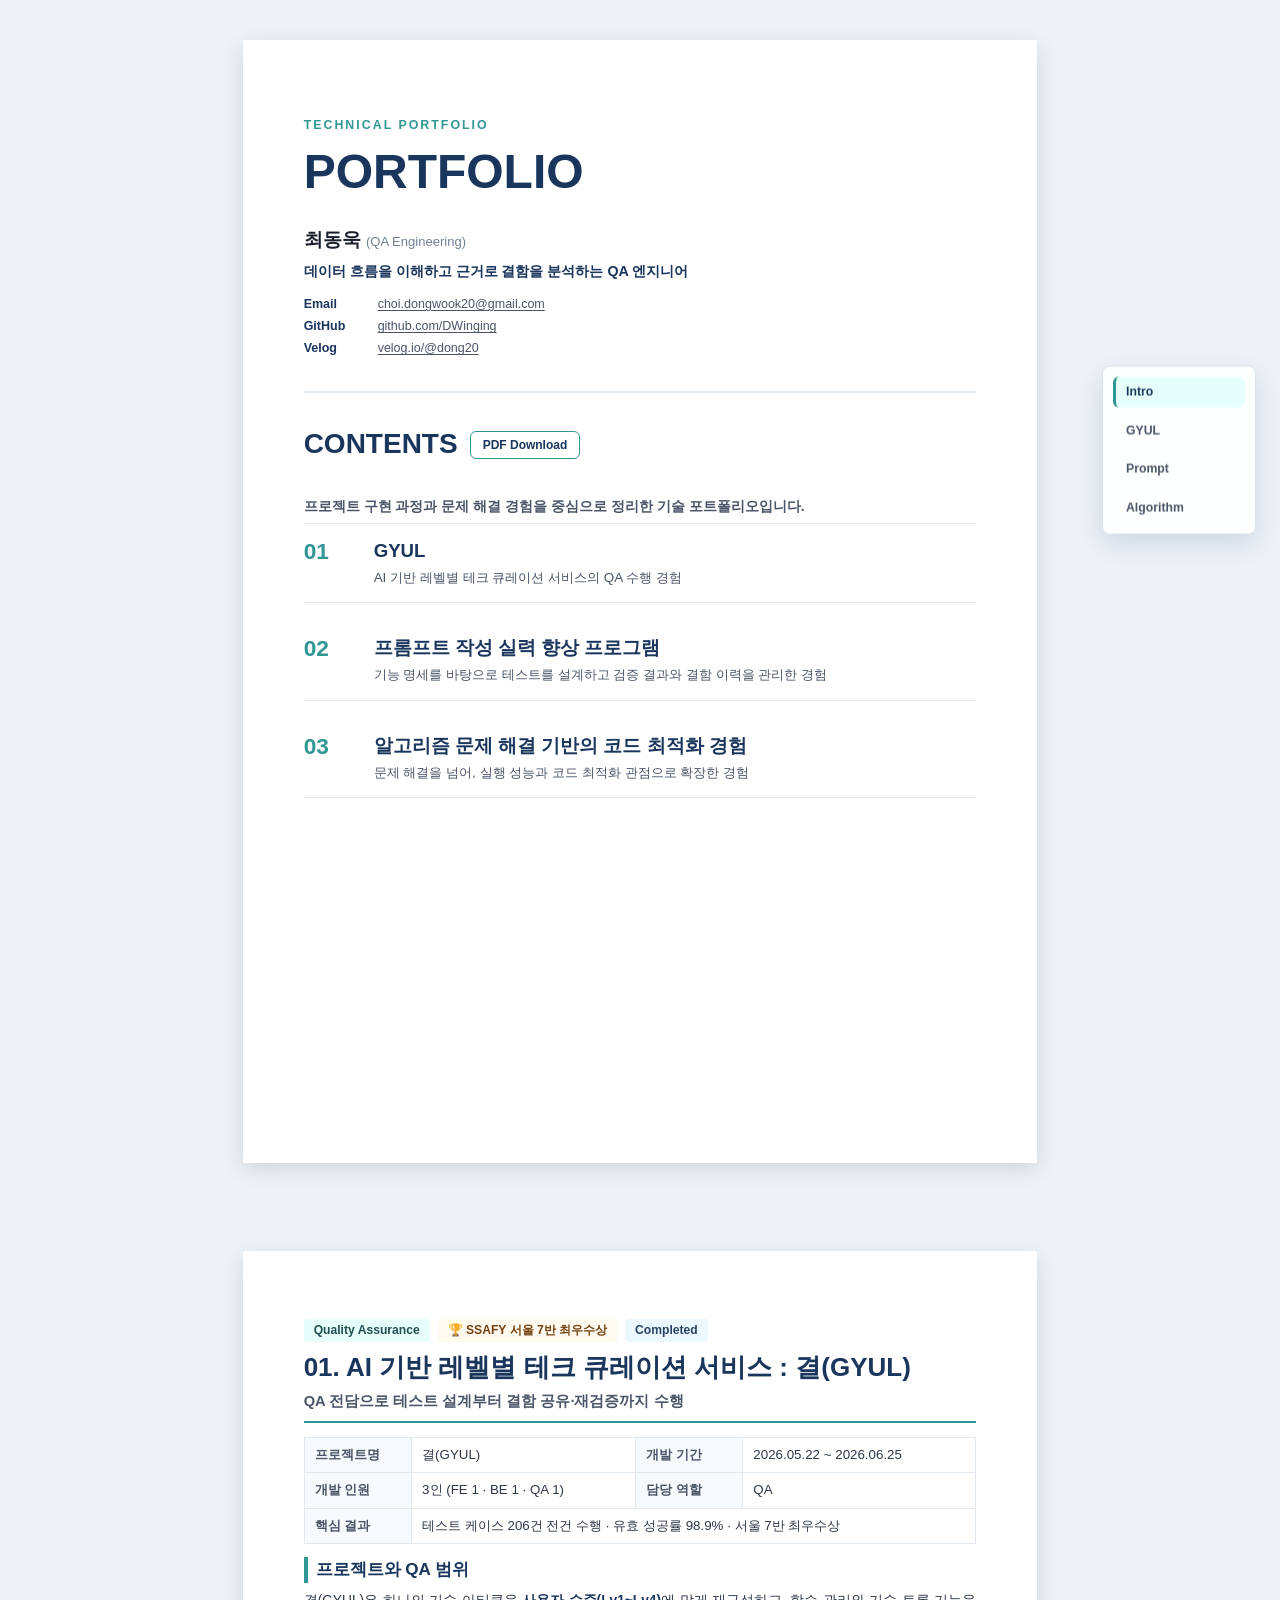
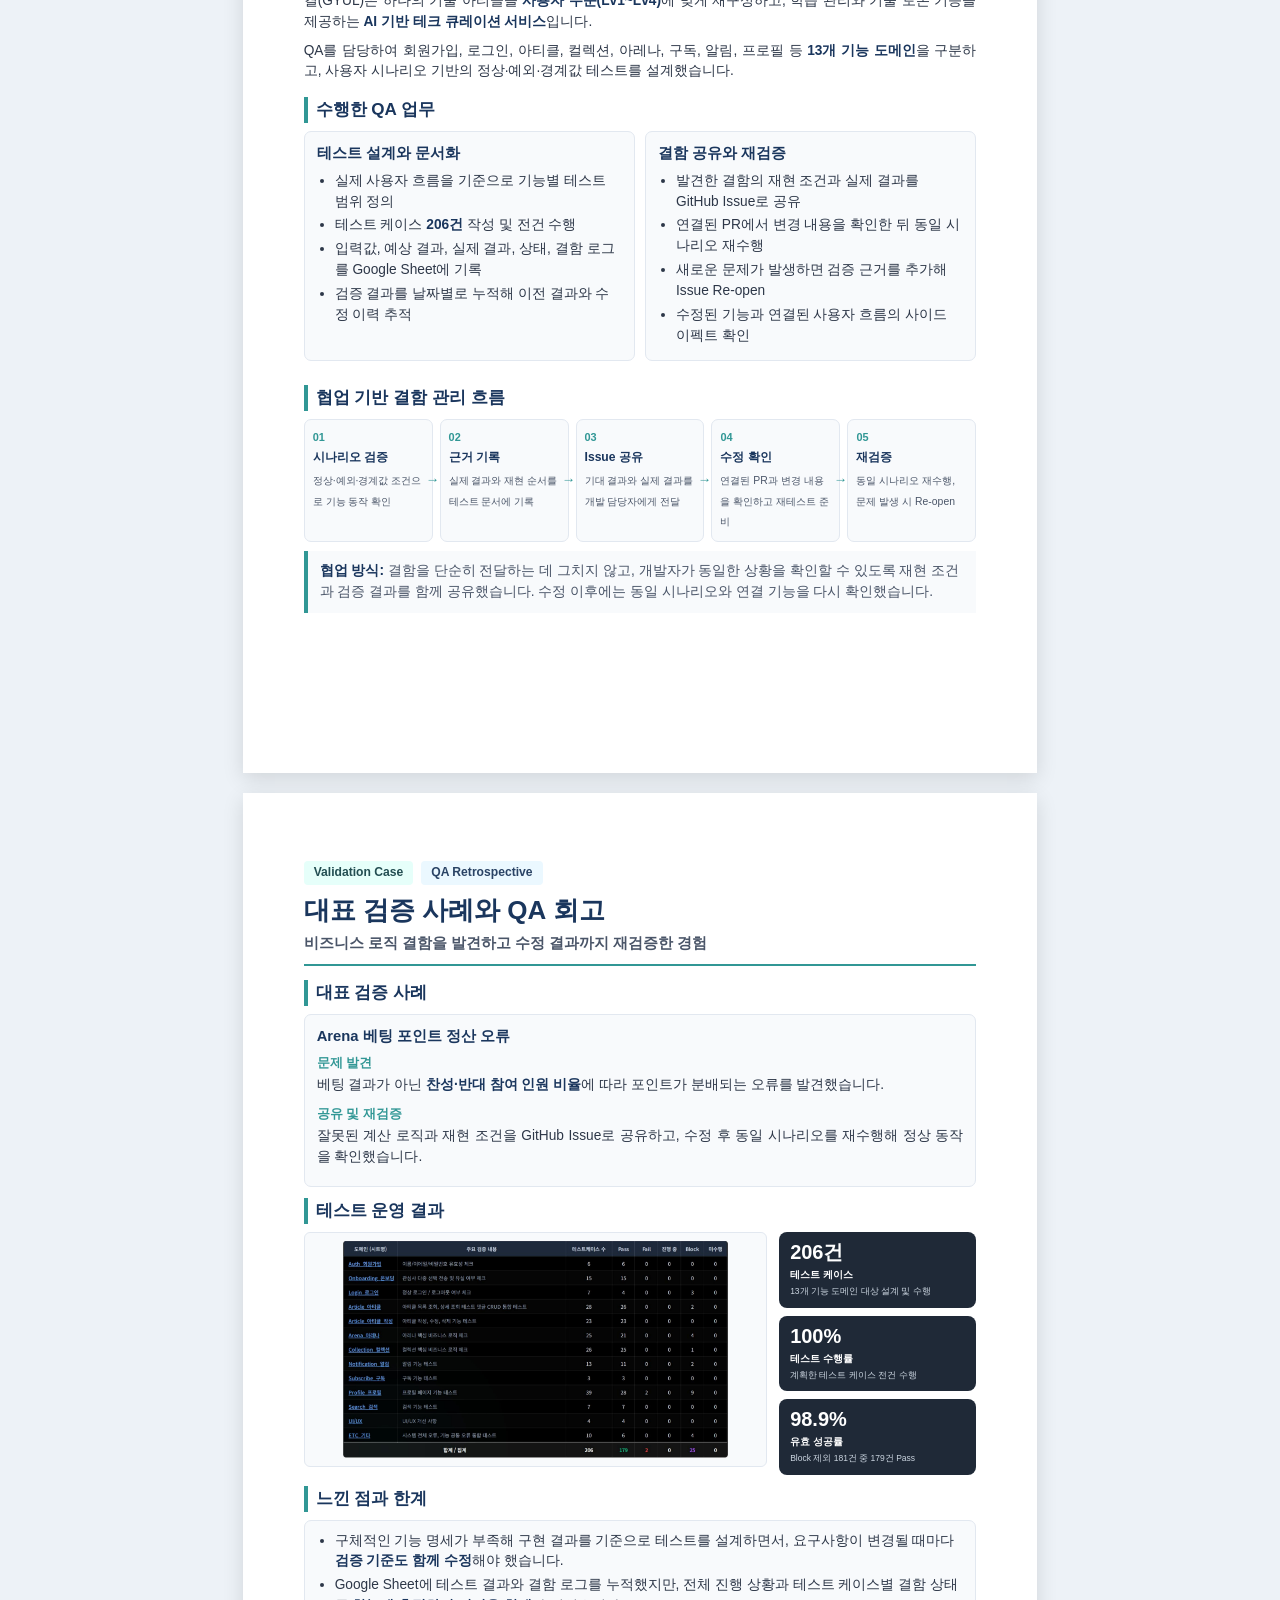
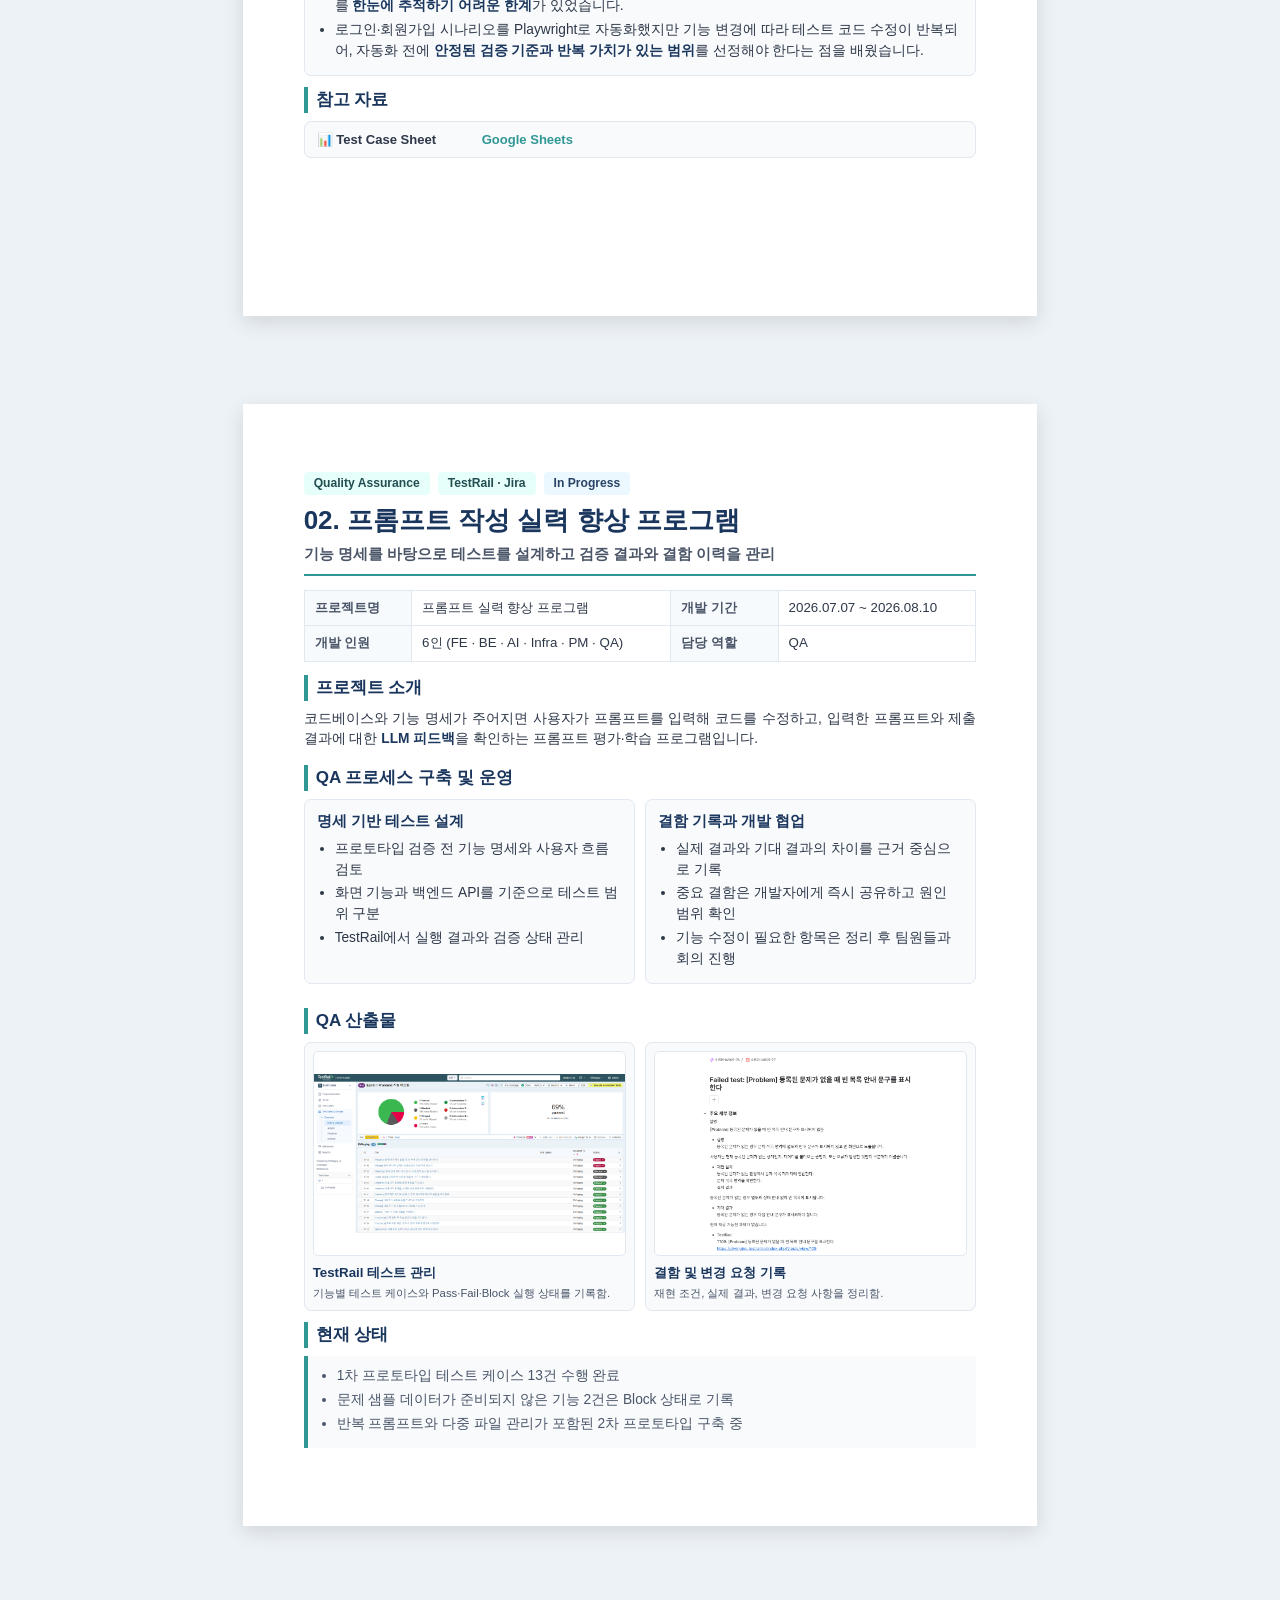
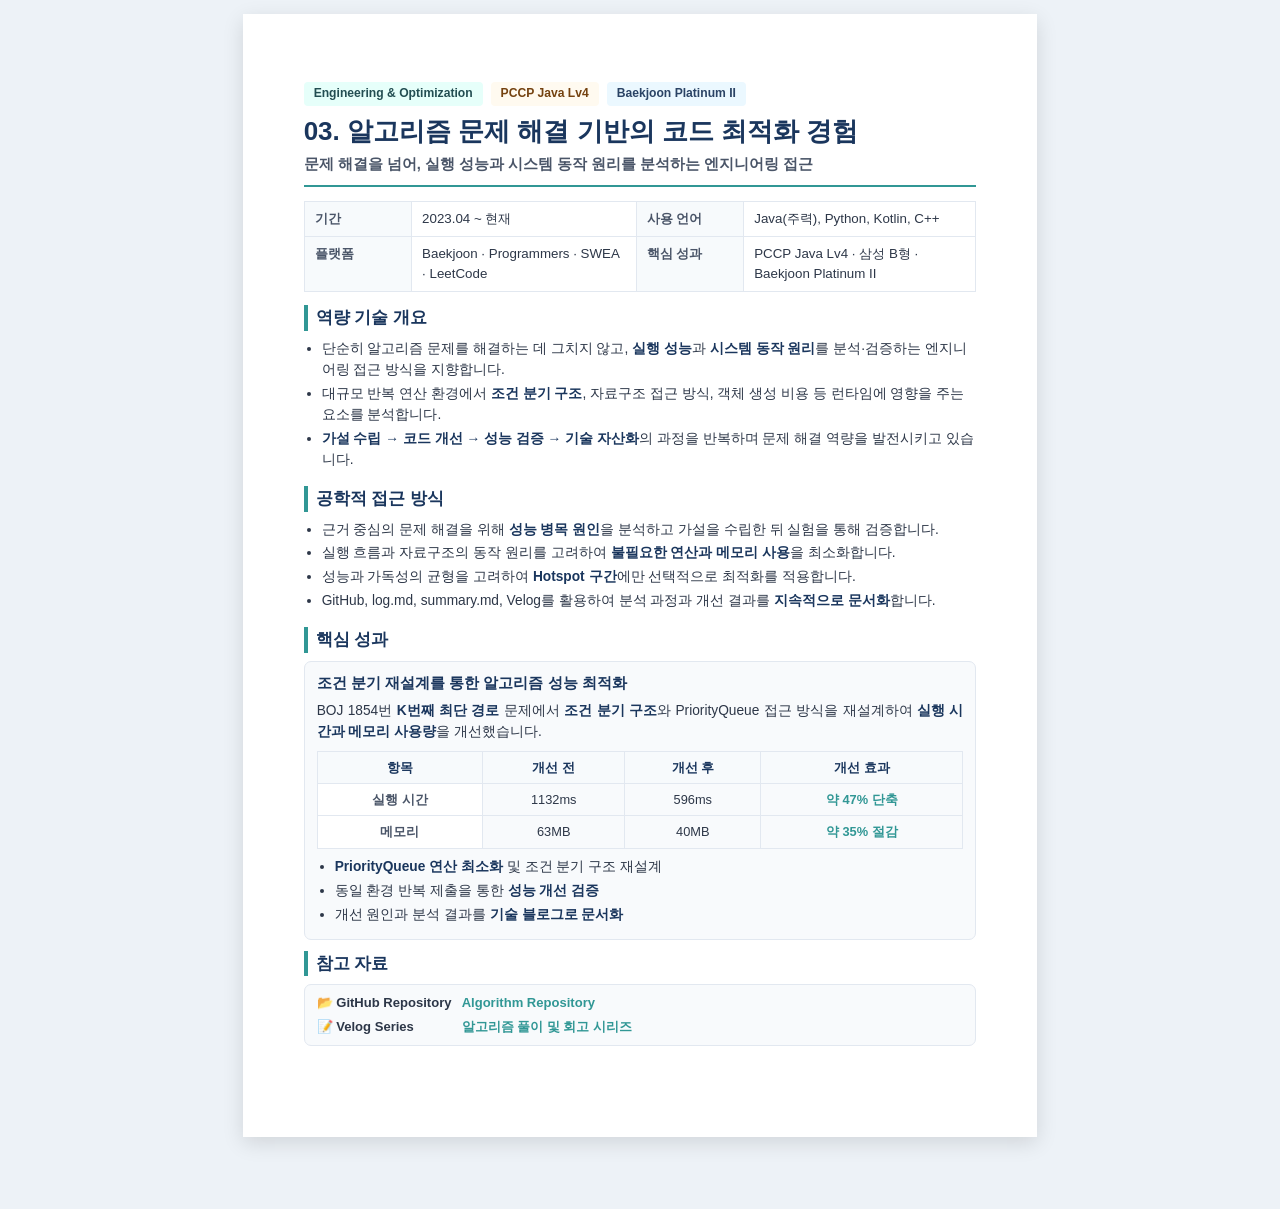
==== index.html @ 54a01680 "docs : add portfolio" ====
<!DOCTYPE html>
<html lang="ko">
<head>
  <meta charset="UTF-8" />
  <meta name="viewport" content="width=device-width, initial-scale=1.0" />
  <title>Portfolio</title>
  <link rel="stylesheet" href="assets/css/portfolio.css" />
</head>
<body>
  <nav class="side-navigation web-only" aria-label="프로젝트 바로가기">
    <a class="side-navigation__link is-active" href="#intro" data-section="intro">Intro</a>
    <a class="side-navigation__link" href="#gyul" data-section="gyul">GYUL</a>
    <a class="side-navigation__link" href="#prompt" data-section="prompt">Prompt</a>
    <a class="side-navigation__link" href="#algorithm" data-section="algorithm">Algorithm</a>
  </nav>

  <main class="portfolio-shell">
    <section id="intro" class="intro-section" aria-label="포트폴리오 소개">
<!-- ==================================================
       MAIN PAGE
       기술 포트폴리오 표지 / CONTENTS
  ================================================== -->
  <div class="page" id="top">

    <div class="cover-container">

      <!-- Hero -->
      <section class="cover-hero">
        <div class="cover-label">
          TECHNICAL PORTFOLIO
        </div>

        <h1 class="cover-title">
          PORTFOLIO
        </h1>

        <div class="profile-header">
          <h2 class="profile-name">
            최동욱 <span>(QA Engineering)</span>
          </h2>

          <h3 class="profile-role">
            데이터 흐름을 이해하고 근거로 결함을 분석하는 QA 엔지니어
          </h3>

          <div class="contact-list">
            <div class="contact-row">
              <span class="contact-label">Email</span>
              <a href="mailto:choi.dongwook20@gmail.com" class="contact-link">
                choi.dongwook20@gmail.com
              </a>
            </div>

            <div class="contact-row">
              <span class="contact-label">GitHub</span>
              <a href="https://github.com/DWinging" target="_blank" class="contact-link" rel="noopener noreferrer">
                github.com/DWinging
              </a>
            </div>

            <div class="contact-row">
              <span class="contact-label">Velog</span>
              <a href="https://velog.io/@dong20/series" target="_blank" class="contact-link" rel="noopener noreferrer">
                velog.io/@dong20
              </a>
            </div>
          </div>

        </div>
      </section>

      <div class="cover-divider"></div>

      <!-- Contents -->
      <section class="contents-section">
        <div class="contents-title-row">
          <h2 class="contents-title">
            CONTENTS
          </h2>

          <a
            class="pdf-download web-only"
            href="docs/choidongwook_Portfolio.pdf"
            download
          >
            PDF Download
          </a>
        </div>

        <div class="cover-description">
          <p>
            프로젝트 구현 과정과 문제 해결 경험을 중심으로 정리한 기술 포트폴리오입니다.
          </p>
        </div>

        <div class="chapter-list">

          <a href="#gyul" class="chapter-item">
            <div class="chapter-number">
              01
            </div>

            <div class="chapter-content">
              <h3>
                GYUL
              </h3>

              <p>
                AI 기반 레벨별 테크 큐레이션 서비스의 QA 수행 경험
              </p>
            </div>
          </a>

          <a href="#prompt" class="chapter-item">
            <div class="chapter-number">
              02
            </div>

            <div class="chapter-content">
              <h3>
                프롬프트 작성 실력 향상 프로그램
              </h3>

              <p>
                기능 명세를 바탕으로 테스트를 설계하고 검증 결과와 결함 이력을 관리한 경험
              </p>
            </div>
          </a>

          <a href="#algorithm" class="chapter-item">
            <div class="chapter-number">
              03
            </div>

            <div class="chapter-content">
              <h3>
                알고리즘 문제 해결 기반의 코드 최적화 경험
              </h3>

              <p>
		문제 해결을 넘어, 실행 성능과 코드 최적화 관점으로 확장한 경험
              </p>
            </div>
          </a>

        </div>
      </section>

    </div>

  </div>
    </section>

    <div class="web-gap" aria-hidden="true"></div>

    <section id="gyul" class="project-section" aria-label="GYUL 프로젝트">
<!-- PAGE 1 -->
  <div class="page">

    <div class="header-container">
      <div class="badge-row">
        <span class="badge">Quality Assurance</span>
        <span class="badge award">🏆 SSAFY 서울 7반 최우수상</span>
        <span class="badge status">Completed</span>
      </div>

      <h1 class="main-title">
        01. AI 기반 레벨별 테크 큐레이션 서비스 : 결(GYUL)
      </h1>

      <p class="subtitle">
        QA 전담으로 테스트 설계부터 결함 공유·재검증까지 수행
      </p>

      <div class="header-line"></div>
    </div>

    <table class="overview-table">
      <tr>
        <td class="label">프로젝트명</td>
        <td class="value">결(GYUL)</td>

        <td class="label">개발 기간</td>
        <td class="value">2026.05.22 ~ 2026.06.25</td>
      </tr>

      <tr>
        <td class="label">개발 인원</td>
        <td class="value">3인 (FE 1 · BE 1 · QA 1)</td>

        <td class="label">담당 역할</td>
        <td class="value">QA</td>
      </tr>

      <tr>
        <td class="label">핵심 결과</td>
        <td class="value" colspan="3">
          테스트 케이스 206건 전건 수행 · 유효 성공률 98.9% · 서울 7반 최우수상
        </td>
      </tr>
    </table>

    <section class="section compact">
      <h2 class="section-title">프로젝트와 QA 범위</h2>

      <p>
        결(GYUL)은 하나의 기술 아티클을
        <strong>사용자 수준(Lv1~Lv4)</strong>에 맞게 재구성하고,
        학습 관리와 기술 토론 기능을 제공하는
        <strong>AI 기반 테크 큐레이션 서비스</strong>입니다.
      </p>

      <p>
        QA를 담당하여 회원가입, 로그인, 아티클, 컬렉션,
        아레나, 구독, 알림, 프로필 등
        <strong>13개 기능 도메인</strong>을 구분하고,
        사용자 시나리오 기반의 정상·예외·경계값 테스트를 설계했습니다.
      </p>
    </section>

    <section class="section">
      <h2 class="section-title">수행한 QA 업무</h2>

      <div class="summary-grid">

        <div class="card">
          <h3 class="card-title">테스트 설계와 문서화</h3>

          <ul class="compact-list">
            <li>실제 사용자 흐름을 기준으로 기능별 테스트 범위 정의</li>
            <li>테스트 케이스 <strong>206건</strong> 작성 및 전건 수행</li>
            <li>입력값, 예상 결과, 실제 결과, 상태, 결함 로그를 Google Sheet에 기록</li>
            <li>검증 결과를 날짜별로 누적해 이전 결과와 수정 이력 추적</li>
          </ul>
        </div>

        <div class="card">
          <h3 class="card-title">결함 공유와 재검증</h3>

          <ul class="compact-list">
            <li>발견한 결함의 재현 조건과 실제 결과를 GitHub Issue로 공유</li>
            <li>연결된 PR에서 변경 내용을 확인한 뒤 동일 시나리오 재수행</li>
            <li>새로운 문제가 발생하면 검증 근거를 추가해 Issue Re-open</li>
            <li>수정된 기능과 연결된 사용자 흐름의 사이드 이펙트 확인</li>
          </ul>
        </div>

      </div>
    </section>

    <section class="section">
      <h2 class="section-title">협업 기반 결함 관리 흐름</h2>

      <div class="workflow">

        <div class="workflow-step">
          <span class="workflow-number">01</span>
          <span class="workflow-title">시나리오 검증</span>
          <span class="workflow-desc">
            정상·예외·경계값 조건으로 기능 동작 확인
          </span>
        </div>

        <div class="workflow-step">
          <span class="workflow-number">02</span>
          <span class="workflow-title">근거 기록</span>
          <span class="workflow-desc">
            실제 결과와 재현 순서를 테스트 문서에 기록
          </span>
        </div>

        <div class="workflow-step">
          <span class="workflow-number">03</span>
          <span class="workflow-title">Issue 공유</span>
          <span class="workflow-desc">
            기대 결과와 실제 결과를 개발 담당자에게 전달
          </span>
        </div>

        <div class="workflow-step">
          <span class="workflow-number">04</span>
          <span class="workflow-title">수정 확인</span>
          <span class="workflow-desc">
            연결된 PR과 변경 내용을 확인하고 재테스트 준비
          </span>
        </div>

        <div class="workflow-step">
          <span class="workflow-number">05</span>
          <span class="workflow-title">재검증</span>
          <span class="workflow-desc">
            동일 시나리오 재수행, 문제 발생 시 Re-open
          </span>
        </div>

      </div>

      <div class="note-box">
        <strong>협업 방식:</strong>
        결함을 단순히 전달하는 데 그치지 않고,
        개발자가 동일한 상황을 확인할 수 있도록 재현 조건과 검증 결과를 함께 공유했습니다.
        수정 이후에는 동일 시나리오와 연결 기능을 다시 확인했습니다.
      </div>
    </section>

  </div>


  <!-- PAGE 2 -->
  <div class="page">

    <div class="header-container">
      <div class="badge-row">
        <span class="badge">Validation Case</span>
        <span class="badge status">QA Retrospective</span>
      </div>

      <h1 class="main-title">
        대표 검증 사례와 QA 회고
      </h1>

      <p class="subtitle">
        비즈니스 로직 결함을 발견하고 수정 결과까지 재검증한 경험
      </p>

      <div class="header-line"></div>
    </div>

    <section class="section compact">
      <h2 class="section-title">대표 검증 사례</h2>

      <div class="card">
        <h3 class="card-title">Arena 베팅 포인트 정산 오류</h3>

        <div class="case-step">
          <span class="case-step-label">문제 발견</span>
          <p>
            베팅 결과가 아닌 <strong>찬성·반대 참여 인원 비율</strong>에 따라
            포인트가 분배되는 오류를 발견했습니다.
          </p>
        </div>

        <div class="case-step">
          <span class="case-step-label">공유 및 재검증</span>
          <p>
            잘못된 계산 로직과 재현 조건을 GitHub Issue로 공유하고,
            수정 후 동일 시나리오를 재수행해 정상 동작을 확인했습니다.
          </p>
        </div>
      </div>
    </section>

    <section class="section compact">
      <h2 class="section-title">테스트 운영 결과</h2>

      <div class="result-layout">

        <div class="result-image-box">
          <img src="assets/images/gyul-test-result.jpg" alt="GYUL 테스트 케이스 수행 결과" />
        </div>

        <div class="result-side-metrics">

          <div class="result-metric-card">
            <div class="value">206건</div>
            <div class="label">테스트 케이스</div>
            <div class="desc">
              13개 기능 도메인 대상 설계 및 수행
            </div>
          </div>

          <div class="result-metric-card">
            <div class="value">100%</div>
            <div class="label">테스트 수행률</div>
            <div class="desc">
              계획한 테스트 케이스 전건 수행
            </div>
          </div>

          <div class="result-metric-card">
            <div class="value">98.9%</div>
            <div class="label">유효 성공률</div>
            <div class="desc">
              Block 제외 181건 중 179건 Pass
            </div>
          </div>

        </div>
      </div>
    </section>

    <section class="section compact">
      <h2 class="section-title">느낀 점과 한계</h2>

      <div class="card">
        <ul class="compact-list">
          <li>
            구체적인 기능 명세가 부족해 구현 결과를 기준으로 테스트를 설계하면서,
            요구사항이 변경될 때마다
            <strong>검증 기준도 함께 수정</strong>해야 했습니다.
          </li>

          <li>
            Google Sheet에 테스트 결과와 결함 로그를 누적했지만,
            전체 진행 상황과 테스트 케이스별 결함 상태를
            <strong>한눈에 추적하기 어려운 한계</strong>가 있었습니다.
          </li>

          <li>
            로그인·회원가입 시나리오를 Playwright로 자동화했지만
            기능 변경에 따라 테스트 코드 수정이 반복되어,
            자동화 전에
            <strong>안정된 검증 기준과 반복 가치가 있는 범위</strong>를
            선정해야 한다는 점을 배웠습니다.
          </li>
        </ul>
      </div>
    </section>

    <section class="section compact">
      <h2 class="section-title">참고 자료</h2>

      <div class="link-box">
        <div class="link-row">
          <span class="link-label">📊 Test Case Sheet</span>

          <a class="link-url"
            href="https://docs.google.com/spreadsheets/d/129mAV0xWps5LJrS9kNRcDs_nmDXqA18Epn5W4JC5KEU/edit?usp=sharing"
            target="_blank" rel="noopener noreferrer">
            Google Sheets
          </a>
        </div>
      </div>
    </section>

  </div>
    </section>

    <div class="web-gap" aria-hidden="true"></div>

    <section id="prompt" class="project-section" aria-label="프롬프트 기반 코딩 평가 및 학습 프로그램">
<div class="page">

    <div class="header-container">
      <div class="badge-row">
        <span class="badge">Quality Assurance</span>
        <span class="badge">TestRail · Jira</span>
        <span class="badge status">In Progress</span>
      </div>

      <h1 class="main-title">
        02. 프롬프트 작성 실력 향상 프로그램
      </h1>

      <p class="subtitle">
        기능 명세를 바탕으로 테스트를 설계하고 검증 결과와 결함 이력을 관리
      </p>

      <div class="header-line"></div>
    </div>

    <table class="overview-table">
      <tr>
        <td class="label">프로젝트명</td>
        <td class="value">프롬프트 실력 향상 프로그램</td>

        <td class="label">개발 기간</td>
        <td class="value">2026.07.07 ~ 2026.08.10</td>
      </tr>

      <tr>
        <td class="label">개발 인원</td>
        <td class="value">6인 (FE · BE · AI · Infra · PM · QA)</td>

        <td class="label">담당 역할</td>
        <td class="value">QA</td>
      </tr>
    </table>

    <section class="section compact">
      <h2 class="section-title">프로젝트 소개</h2>

      <p>
        코드베이스와 기능 명세가 주어지면 사용자가 프롬프트를 입력해 코드를 수정하고,
        입력한 프롬프트와 제출 결과에 대한 <strong>LLM 피드백</strong>을 확인하는 프롬프트 평가·학습 프로그램입니다.
      </p>
    </section>

    <section class="section">
      <h2 class="section-title">QA 프로세스 구축 및 운영</h2>

      <div class="summary-grid">

        <div class="card">
          <h3 class="card-title">명세 기반 테스트 설계</h3>

          <ul class="compact-list">
            <li>프로토타입 검증 전 기능 명세와 사용자 흐름 검토</li>
            <li>화면 기능과 백엔드 API를 기준으로 테스트 범위 구분</li>
            <li>TestRail에서 실행 결과와 검증 상태 관리</li>
          </ul>
        </div>

        <div class="card">
          <h3 class="card-title">결함 기록과 개발 협업</h3>

          <ul class="compact-list">
            <li>실제 결과와 기대 결과의 차이를 근거 중심으로 기록</li>
            <li>중요 결함은 개발자에게 즉시 공유하고 원인 범위 확인</li>
            <li>기능 수정이 필요한 항목은 정리 후 팀원들과 회의 진행</li>
          </ul>
        </div>

      </div>
    </section>

    <section class="section">
      <h2 class="section-title">QA 산출물</h2>

      <div class="evidence-grid">

        <div class="evidence-card">
          <div class="evidence-image-box">
            <img
              src="assets/images/prompt-testRail.png"
              alt="TestRail 테스트 케이스 및 실행 결과"
            />
          </div>

          <h3 class="evidence-title">TestRail 테스트 관리</h3>

          <p class="evidence-desc">
            기능별 테스트 케이스와 Pass·Fail·Block 실행 상태를 기록함.
          </p>
        </div>

        <div class="evidence-card">
          <div class="evidence-image-box">
            <img
              src="assets/images/prompt-jira.png"
              alt="Jira 결함 및 변경 요청 작성 내용"
            />
          </div>

          <h3 class="evidence-title">결함 및 변경 요청 기록</h3>

          <p class="evidence-desc">
            재현 조건, 실제 결과, 변경 요청 사항을 정리함.
          </p>
        </div>

      </div>
    </section>

    <section class="section compact">
      <h2 class="section-title">현재 상태</h2>

      <div class="status-box">
        <ul class="compact-list">
          <li>1차 프로토타입 테스트 케이스 13건 수행 완료</li>
          <li>문제 샘플 데이터가 준비되지 않은 기능 2건은 Block 상태로 기록</li>
          <li>반복 프롬프트와 다중 파일 관리가 포함된 2차 프로토타입 구축 중</li>
        </ul>
      </div>
    </section>

  </div>
    </section>

    <div class="web-gap" aria-hidden="true"></div>

    <section id="algorithm" class="project-section" aria-label="알고리즘 문제 해결 기반의 코드 최적화 경험">
<div class="page">

    <div class="header-container">
      <div class="badge-row">
        <span class="badge">Engineering & Optimization</span>
        <span class="badge award">PCCP Java Lv4</span>
        <span class="badge status">Baekjoon Platinum II</span>
      </div>

      <h1 class="main-title">03. 알고리즘 문제 해결 기반의 코드 최적화 경험</h1>
      <p class="subtitle">문제 해결을 넘어, 실행 성능과 시스템 동작 원리를 분석하는 엔지니어링 접근</p>
      <div class="header-line"></div>
    </div>

    <table class="overview-table">
      <tr>
        <td class="label">기간</td>
        <td class="value">2023.04 ~ 현재</td>
        <td class="label">사용 언어</td>
        <td class="value">Java(주력), Python, Kotlin, C++</td>
      </tr>
      <tr>
        <td class="label">플랫폼</td>
        <td class="value">Baekjoon · Programmers · SWEA · LeetCode</td>
        <td class="label">핵심 성과</td>
        <td class="value">PCCP Java Lv4 · 삼성 B형 · Baekjoon Platinum II</td>
      </tr>
    </table>

    <section class="section compact">
      <h2 class="section-title">역량 기술 개요</h2>
      <ul>
        <li>단순히 알고리즘 문제를 해결하는 데 그치지 않고, <strong>실행 성능</strong>과 <strong>시스템 동작 원리</strong>를 분석·검증하는 엔지니어링 접근 방식을 지향합니다.</li>
        <li>대규모 반복 연산 환경에서 <strong>조건 분기 구조</strong>, 자료구조 접근 방식, 객체 생성 비용 등 런타임에 영향을 주는 요소를 분석합니다.</li>
        <li><strong>가설 수립 → 코드 개선 → 성능 검증 → 기술 자산화</strong>의 과정을 반복하며 문제 해결 역량을 발전시키고 있습니다.</li>
      </ul>
    </section>

    <section class="section">
      <h2 class="section-title">공학적 접근 방식</h2>
      <ul>
        <li>근거 중심의 문제 해결을 위해 <strong>성능 병목 원인</strong>을 분석하고 가설을 수립한 뒤 실험을 통해 검증합니다.</li>
        <li>실행 흐름과 자료구조의 동작 원리를 고려하여 <strong>불필요한 연산과 메모리 사용</strong>을 최소화합니다.</li>
        <li>성능과 가독성의 균형을 고려하여 <strong>Hotspot 구간</strong>에만 선택적으로 최적화를 적용합니다.</li>
        <li>GitHub, log.md, summary.md, Velog를 활용하여 분석 과정과 개선 결과를 <strong>지속적으로 문서화</strong>합니다.</li>
      </ul>
    </section>

    <section class="section no-break">
      <h2 class="section-title">핵심 성과</h2>

      <div class="case-box">
        <div class="case-title">조건 분기 재설계를 통한 알고리즘 성능 최적화</div>

        <p>
          BOJ 1854번 <strong>K번째 최단 경로</strong> 문제에서
          <strong>조건 분기 구조</strong>와 PriorityQueue 접근 방식을 재설계하여
          <strong>실행 시간과 메모리 사용량</strong>을 개선했습니다.
        </p>

        <table class="result-table">
          <tr>
            <th>항목</th>
            <th>개선 전</th>
            <th>개선 후</th>
            <th>개선 효과</th>
          </tr>
          <tr>
            <td>실행 시간</td>
            <td>1132ms</td>
            <td>596ms</td>
            <td class="emphasis">약 47% 단축</td>
          </tr>
          <tr>
            <td>메모리</td>
            <td>63MB</td>
            <td>40MB</td>
            <td class="emphasis">약 35% 절감</td>
          </tr>
        </table>

	<ul>
	  <li><strong>PriorityQueue 연산 최소화</strong> 및 조건 분기 구조 재설계</li>
	  <li>동일 환경 반복 제출을 통한 <strong>성능 개선 검증</strong></li>
	  <li>개선 원인과 분석 결과를 <strong>기술 블로그로 문서화</strong></li>
        </ul>
      </div>
    </section>

    <section class="section compact reference-section">
      <h2 class="section-title">참고 자료</h2>

      <div class="link-box">
        <div class="link-row">
          <span class="link-label">📂 GitHub Repository</span>
          <a class="link-url" href="https://github.com/DWinging/Algorithm" target="_blank" rel="noopener noreferrer">
            Algorithm Repository
          </a>
        </div>
        <div class="link-row">
          <span class="link-label">📝 Velog Series</span>
          <a class="link-url" href="https://velog.io/@dong20/series/%EC%95%8C%EA%B3%A0%EB%A6%AC%EC%A6%98" target="_blank" rel="noopener noreferrer">
            알고리즘 풀이 및 회고 시리즈
          </a>
        </div>
      </div>
    </section>

  </div>
    </section>
  </main>

  <script src="js/navigation.js"></script>
</body>
</html>
---- assets/css/portfolio.css ----
@page {
  size: A4;
  margin: 0;
}

* {
  box-sizing: border-box;
  -webkit-print-color-adjust: exact !important;
  print-color-adjust: exact !important;
  color-adjust: exact !important;
}

html {
  scroll-behavior: smooth;
  -webkit-print-color-adjust: exact !important;
  print-color-adjust: exact !important;
  color-adjust: exact !important;
}

body {
  margin: 0;
  padding: 0;
  font-family: 'Pretendard', 'Malgun Gothic', 'Apple SD Gothic Neo', sans-serif;
  color: #2d3748;
  line-height: 1.52;
  font-size: 10.3pt;
  background: #ffffff;
  -webkit-print-color-adjust: exact !important;
  print-color-adjust: exact !important;
  color-adjust: exact !important;
}

a {
  color: inherit;
  text-decoration: none;
}

p {
  margin: 0 0 8px 0;
  text-align: justify;
}

ul {
  margin: 0;
  padding-left: 18px;
}

li {
  margin-bottom: 3px;
}

strong {
  color: #1a365d;
  font-weight: 700;
}

.portfolio-shell {
  min-height: 100vh;
}

.project-section,
.intro-section {
  scroll-margin-top: 28px;
}

.web-gap {
  height: 48px;
}

.side-navigation {
  position: fixed;
  top: 50%;
  right: 24px;
  z-index: 20;
  transform: translateY(-50%);
  display: flex;
  flex-direction: column;
  gap: 8px;
  padding: 10px;
  border: 1px solid #d9e2ec;
  border-radius: 8px;
  background: rgba(255, 255, 255, 0.94);
  box-shadow: 0 10px 26px rgba(26, 54, 93, 0.14);
  backdrop-filter: blur(8px);
}

.side-navigation__link {
  display: block;
  min-width: 132px;
  padding: 8px 10px;
  border-left: 3px solid transparent;
  border-radius: 6px;
  color: #4a5568;
  font-size: 9.2pt;
  font-weight: 800;
  line-height: 1.2;
}

.side-navigation__link:hover,
.side-navigation__link:focus-visible {
  color: #1a365d;
  background: #edf7f7;
  outline: none;
}

.side-navigation__link.is-active {
  border-left-color: #319795;
  color: #1a365d;
  background: #e6fffa;
}

.intro-page {
  display: flex;
  flex-direction: column;
  justify-content: center;
}

.intro-kicker {
  margin: 0 0 10px 0;
  color: #319795;
  font-size: 10.5pt;
  font-weight: 800;
}

.intro-title {
  margin: 0 0 8px 0;
  color: #1a365d;
  font-size: 34pt;
  font-weight: 800;
  line-height: 1.12;
}

.intro-role {
  margin: 0 0 16px 0;
  color: #2d3748;
  font-size: 15pt;
  font-weight: 800;
}

.intro-copy {
  max-width: 620px;
  margin-bottom: 22px;
  color: #4a5568;
  font-size: 11.2pt;
  font-weight: 600;
  text-align: left;
}

.intro-grid {
  display: grid;
  grid-template-columns: 1.2fr 1fr;
  gap: 16px;
  margin-top: 10px;
}

.intro-card {
  padding: 14px 16px;
  border: 1px solid #e2e8f0;
  border-radius: 7px;
  background: #f8fafc;
}

.intro-card h2 {
  margin: 0 0 10px 0;
  padding-left: 8px;
  border-left: 4px solid #319795;
  color: #1a365d;
  font-size: 12.8pt;
}

.intro-links {
  display: grid;
  gap: 8px;
}

.intro-link {
  display: flex;
  justify-content: space-between;
  gap: 12px;
  padding: 8px 0;
  border-bottom: 1px solid #e2e8f0;
  color: #319795;
  font-weight: 800;
  word-break: break-all;
}

.intro-link:last-child {
  border-bottom: 0;
}

.intro-link span {
  flex-shrink: 0;
  color: #2d3748;
}

.intro-section p {
  margin: 0;
  word-break: keep-all;
}

.cover-container {
  display: flex;
  flex-direction: column;
  min-height: calc(297mm - 36mm);
}

.cover-hero {
  margin-top: 8px;
}

.cover-label {
  margin-bottom: 12px;
  color: #319795;
  font-size: 9.3pt;
  font-weight: 900;
  letter-spacing: 2px;
}

.cover-title {
  margin: 0 0 30px 0;
  color: #1a365d;
  font-size: 36pt;
  font-weight: 900;
  line-height: 1.05;
  letter-spacing: 0;
}

.profile-header {
  margin-top: 0;
}

.profile-name {
  margin: 0 0 8px 0;
  color: #1a202c;
  font-size: 14.5pt;
  font-weight: 900;
  line-height: 1.35;
}

.profile-name span {
  color: #718096;
  font-size: 9.8pt;
  font-weight: 500;
}

.profile-role {
  margin: 0 0 13px 0;
  color: #1a365d;
  font-size: 10.7pt;
  font-weight: 800;
  line-height: 1.45;
  text-align: left;
}

.contact-list {
  display: grid;
  grid-template-columns: 1fr;
  gap: 4px;
  margin-top: 2px;
}

.contact-row {
  display: grid;
  grid-template-columns: 64px 1fr;
  gap: 10px;
  align-items: baseline;
  font-size: 9.4pt;
  line-height: 1.45;
}

.contact-label {
  color: #1a365d;
  font-weight: 800;
}

.contact-link {
  color: #4a5568;
  font-weight: 500;
  text-decoration: underline;
  text-underline-offset: 2px;
}

.pdf-download {
  display: inline-flex;
  width: fit-content;
  padding: 7px 12px;
  border: 1px solid #319795;
  border-radius: 6px;
  color: #1a365d;
  font-size: 9pt;
  font-weight: 800;
  line-height: 1;
  text-decoration: none;
}

.pdf-download:hover {
  background: #e6fffa;
}

.cover-description {
  margin-top: 30px;
}

.cover-description p {
  margin: 0 0 5px 0;
  color: #4a5568;
  font-size: 10.5pt;
  font-weight: 600;
  line-height: 1.55;
  text-align: left;
  word-break: keep-all;
}

.cover-divider {
  margin: 34px 0 30px 0;
  border-top: 2px solid #e2e8f0;
}

.contents-section {
  flex: 1;
}

.contents-title-row {
  display: flex;
  align-items: center;
  flex-wrap: wrap;
  gap: 12px;
  margin-bottom: 22px;
}

.contents-title {
  margin: 0;
  color: #1a365d;
  font-size: 21pt;
  font-weight: 900;
  letter-spacing: 0;
}

.chapter-list {
  display: flex;
  flex-direction: column;
  gap: 18px;
}

.chapter-item {
  display: grid;
  grid-template-columns: 54px 1fr;
  gap: 16px;
  align-items: start;
  padding: 14px 0;
  border-bottom: 1px solid #e2e8f0;
}

.chapter-item:first-child {
  border-top: 1px solid #e2e8f0;
}

.chapter-number {
  color: #319795;
  font-size: 17pt;
  font-weight: 900;
  line-height: 1.15;
  letter-spacing: 0;
}

.chapter-content h3 {
  margin: 0 0 5px 0;
  color: #1a365d;
  font-size: 14pt;
  font-weight: 900;
  line-height: 1.35;
  word-break: keep-all;
}

.chapter-content p {
  margin: 0;
  color: #4a5568;
  font-size: 10.1pt;
  font-weight: 500;
  line-height: 1.5;
  text-align: left;
  word-break: keep-all;
}

.chapter-item:hover .chapter-content h3 {
  color: #319795;
}

.page {
  width: 210mm;
  min-height: 297mm;
  page-break-after: always;
  break-after: page;
}

.portfolio-shell > section:last-of-type .page:last-child {
  page-break-after: auto;
  break-after: auto;
}

.no-break {
  page-break-inside: avoid;
  break-inside: avoid;
}

.header-container {
  margin-bottom: 14px;
}

.badge-row {
  display: flex;
  gap: 8px;
  flex-wrap: wrap;
  margin-bottom: 9px;
}

.badge {
  display: inline-block;
  padding: 4px 10px;
  border-radius: 4px;
  background-color: #e6fffa;
  color: #234e52;
  font-size: 9.1pt;
  font-weight: 700;
  line-height: 1.3;
}

.badge.award {
  background-color: #fffaf0;
  color: #744210;
}

.badge.status {
  background-color: #ebf8ff;
  color: #2a4365;
}

.main-title {
  margin: 0 0 6px 0;
  color: #1a365d;
  font-size: 19.5pt;
  font-weight: 800;
  line-height: 1.25;
  letter-spacing: 0;
}

.subtitle {
  margin: 0 0 9px 0;
  color: #4a5568;
  font-size: 11pt;
  font-weight: 600;
}

.header-line {
  margin-top: 9px;
  border-top: 2px solid #319795;
}

.section {
  margin-top: 15px;
}

.project-section:not(#algorithm) .section {
  page-break-inside: avoid;
  break-inside: avoid;
}

.section.compact {
  margin-top: 11px;
}

.section-title {
  margin: 0 0 8px 0;
  padding-left: 8px;
  border-left: 4px solid #319795;
  color: #1a365d;
  font-size: 12.8pt;
  font-weight: 700;
  page-break-after: avoid;
  break-after: avoid;
}

.overview-table,
.basic-table {
  width: 100%;
  border-collapse: collapse;
  font-size: 10pt;
}

.overview-table {
  margin-bottom: 13px;
}

.overview-table td,
.basic-table th,
.basic-table td {
  padding: 7px 10px;
  border: 1px solid #e2e8f0;
  vertical-align: top;
}

.overview-table td.label {
  width: 16%;
  background: #f7fafc;
  color: #4a5568;
  font-weight: 700;
  white-space: nowrap;
}

.overview-table td.value {
  color: #2d3748;
}

.basic-table th {
  background: #f7fafc;
  color: #1a365d;
  font-weight: 700;
  text-align: left;
}

.basic-table td:first-child {
  width: 24%;
  white-space: nowrap;
}

.card,
.case-box {
  padding: 10px 12px;
  border: 1px solid #e2e8f0;
  border-radius: 7px;
  background: #f8fafc;
  page-break-inside: avoid;
  break-inside: avoid;
}

.card {
  margin-bottom: 9px;
}

.card-title,
.case-title {
  margin: 0 0 6px 0;
  color: #1a365d;
  font-size: 11.1pt;
  font-weight: 800;
}

.case-title {
  font-size: 11.3pt;
}

.summary-grid,
.evidence-grid {
  display: grid;
  grid-template-columns: 1fr 1fr;
  gap: 10px;
}

.compact-list li {
  margin-bottom: 3px;
}

.case-step {
  margin-bottom: 6px;
}

.case-step:last-child {
  margin-bottom: 0;
}

.case-step-label {
  display: inline-block;
  margin-bottom: 2px;
  color: #319795;
  font-size: 9.5pt;
  font-weight: 800;
}

.workflow {
  display: grid;
  grid-template-columns: repeat(5, 1fr);
  gap: 7px;
  margin-top: 7px;
  page-break-inside: avoid;
  break-inside: avoid;
}

.workflow-step {
  position: relative;
  min-height: 76px;
  padding: 9px 8px;
  border: 1px solid #e2e8f0;
  border-radius: 7px;
  background: #f8fafc;
}

.workflow-step::after {
  content: "→";
  position: absolute;
  top: 50%;
  right: -8px;
  z-index: 2;
  transform: translateY(-50%);
  color: #319795;
  font-weight: 800;
}

.workflow-step:last-child::after {
  display: none;
}

.workflow-number {
  display: block;
  margin-bottom: 3px;
  color: #319795;
  font-size: 8.2pt;
  font-weight: 800;
}

.workflow-title {
  display: block;
  margin-bottom: 3px;
  color: #1a365d;
  font-size: 9.1pt;
  font-weight: 800;
}

.workflow-desc {
  color: #4a5568;
  font-size: 7.8pt;
  line-height: 1.35;
}

.note-box,
.status-box {
  margin-top: 9px;
  padding: 10px 12px;
  border-left: 4px solid #319795;
  background: #f8fafc;
  color: #4a5568;
  page-break-inside: avoid;
  break-inside: avoid;
}

.status-box {
  margin-top: 0;
}

.status-box ul {
  padding-left: 17px;
}

.metric-grid {
  display: grid;
  grid-template-columns: repeat(4, 1fr);
  gap: 8px;
  margin: 7px 0 8px 0;
  page-break-inside: avoid;
  break-inside: avoid;
}

.metric-card {
  min-height: 70px;
  padding: 10px 8px;
  border: 1px solid #cbd5e0;
  border-radius: 8px;
  background: #ffffff;
  color: #2d3748;
  text-align: center;
  display: flex;
  flex-direction: column;
  justify-content: center;
  page-break-inside: avoid;
  break-inside: avoid;
}

#prompt .metric-card {
  background: #1f2937;
  color: #ffffff;
}

.metric-card .value,
.metric-value {
  margin-bottom: 4px;
  color: #1a365d;
  font-size: 15pt;
  font-weight: 800;
  line-height: 1.05;
}

#prompt .metric-card .value {
  color: #ffffff;
}

.metric-card .label,
.metric-label {
  margin-bottom: 3px;
  color: #718096;
  font-size: 8.8pt;
  font-weight: 700;
}

#prompt .metric-card .label {
  color: #ffffff;
  font-size: 7.8pt;
  font-weight: 800;
}

.metric-card .desc {
  color: #cbd5e0;
  font-size: 6.6pt;
  line-height: 1.3;
}

.result-layout {
  display: grid;
  grid-template-columns: 2.35fr 1fr;
  gap: 12px;
  align-items: stretch;
  margin: 8px 0 9px 0;
  page-break-inside: avoid;
  break-inside: avoid;
}

.result-image-box {
  height: 235px;
  padding: 8px;
  border: 1px solid #e2e8f0;
  border-radius: 6px;
  background: #f8fafc;
  display: flex;
  align-items: center;
  justify-content: center;
  overflow: hidden;
  page-break-inside: avoid;
  break-inside: avoid;
}

.result-image-box img,
.evidence-image-box img {
  display: block;
  width: 100%;
  height: 100%;
  object-fit: contain;
}

.result-side-metrics {
  display: flex;
  flex-direction: column;
  gap: 8px;
}

.result-metric-card {
  flex: 1;
  min-height: 56px;
  padding: 10px 11px;
  border-radius: 8px;
  background: #1f2937;
  color: #ffffff;
  display: flex;
  flex-direction: column;
  justify-content: center;
}

.result-metric-card .value {
  margin-bottom: 5px;
  color: #ffffff;
  font-size: 15pt;
  font-weight: 800;
  line-height: 1.05;
}

.result-metric-card .label {
  margin-bottom: 3px;
  color: #ffffff;
  font-size: 7.4pt;
  font-weight: 800;
}

.result-metric-card .desc {
  color: #cbd5e0;
  font-size: 6.4pt;
  line-height: 1.35;
}

.evidence-card {
  padding: 8px;
  border: 1px solid #e2e8f0;
  border-radius: 7px;
  background: #f8fafc;
  page-break-inside: avoid;
  break-inside: avoid;
}

.evidence-image-box {
  width: 100%;
  height: 205px;
  margin-bottom: 7px;
  border: 1px solid #e2e8f0;
  border-radius: 5px;
  background: #ffffff;
  display: flex;
  align-items: center;
  justify-content: center;
  overflow: hidden;
}

.evidence-title {
  margin: 0 0 3px 0;
  color: #1a365d;
  font-size: 10pt;
  font-weight: 800;
}

.evidence-desc {
  margin: 0;
  color: #4a5568;
  font-size: 8.5pt;
  line-height: 1.4;
  text-align: left;
}

.result-table {
  width: 100%;
  margin: 7px 0 8px 0;
  border-collapse: collapse;
  font-size: 9.6pt;
}

.result-table th,
.result-table td {
  padding: 6px 8px;
  border: 1px solid #e2e8f0;
  text-align: center;
}

.result-table th {
  background: #f7fafc;
  color: #1a365d;
  font-weight: 800;
}

.result-table td:first-child {
  background: #ffffff;
  color: #4a5568;
  font-weight: 700;
}

.result-table .emphasis {
  color: #319795;
  font-weight: 800;
}

.reference-section {
  margin-top: 8px;
}

.link-box {
  margin-top: 8px;
  padding: 9px 12px;
  border: 1px solid #e2e8f0;
  border-radius: 7px;
  background: #f8fafc;
}

.link-row {
  display: flex;
  align-items: center;
  margin-bottom: 6px;
  font-size: 9.8pt;
  line-height: 1.35;
}

.link-row:last-child {
  margin-bottom: 0;
}

.link-label {
  width: 165px;
  flex-shrink: 0;
  color: #2d3748;
  font-weight: 800;
}

#algorithm .link-label {
  width: 145px;
}

.link-url {
  color: #319795;
  font-weight: 600;
  word-break: break-all;
}

@media screen {
  body {
    background: #edf2f7;
  }

  .portfolio-shell {
    padding: 20px 24px 52px;
  }

  .page {
    width: 210mm;
    min-height: 297mm;
    margin: 20px auto;
    padding: 18mm 16mm;
    background: #ffffff;
    box-shadow: 0 6px 20px rgba(0, 0, 0, 0.12);
  }
}

@media screen and (max-width: 900px) {
  body {
    font-size: 10.2pt;
  }

  .portfolio-shell {
    padding: 0 0 36px;
  }

  .page {
    width: calc(100% - 24px);
    min-height: auto;
    margin: 12px auto;
    padding: 28px 22px;
  }

  .intro-page {
    justify-content: flex-start;
  }

  .intro-title {
    font-size: 28pt;
  }

  .cover-container {
    min-height: auto;
  }

  .cover-title {
    font-size: 28pt;
  }

  .profile-name {
    font-size: 13.5pt;
  }

  .profile-name span {
    display: block;
    margin-top: 2px;
  }

  .profile-role {
    font-size: 10pt;
  }

  .contact-row {
    grid-template-columns: 58px 1fr;
    font-size: 9.2pt;
  }

  .contents-title {
    font-size: 18pt;
  }

  .chapter-item {
    grid-template-columns: 44px 1fr;
  }

  .chapter-number {
    font-size: 15pt;
  }

  .chapter-content h3 {
    font-size: 12.4pt;
  }

  .intro-grid,
  .summary-grid,
  .metric-grid,
  .evidence-grid,
  .result-layout {
    grid-template-columns: 1fr;
  }

  .workflow {
    grid-template-columns: 1fr;
  }

  .workflow-step::after {
    display: none;
  }

  .result-image-box,
  .evidence-image-box {
    height: auto;
    min-height: 220px;
  }

  .overview-table,
  .overview-table tbody,
  .overview-table tr,
  .overview-table td {
    display: block;
    width: 100%;
  }

  .overview-table td.label {
    width: 100%;
  }
}

@media screen and (max-width: 640px) {
  .side-navigation {
    display: none;
  }

  .portfolio-shell {
    padding-top: 0;
  }

  .intro-grid {
    gap: 10px;
  }

  .intro-link {
    display: block;
  }

  .intro-link span {
    display: block;
    margin-bottom: 3px;
  }

  .link-row {
    display: block;
  }

  .link-label {
    display: block;
    width: auto;
    margin-bottom: 3px;
  }
}

@media print {
  html,
  body,
  * {
    -webkit-print-color-adjust: exact !important;
    print-color-adjust: exact !important;
    color-adjust: exact !important;
  }

  html {
    scroll-behavior: auto;
  }

  body {
    background: #ffffff !important;
    counter-reset: print-page;
  }

  .side-navigation,
  .web-only,
  .web-gap {
    display: none !important;
  }

  .portfolio-shell {
    padding: 0 !important;
  }

  .intro-section,
  .project-section {
    margin: 0 !important;
    scroll-margin-top: 0;
  }

  .project-section {
    page-break-before: always;
    break-before: page;
  }

  .intro-section + .web-gap + .project-section {
    page-break-before: auto;
    break-before: auto;
  }

  .page {
    width: auto;
    min-height: auto;
    margin: 0;
    padding: 18mm 16mm;
    position: relative;
    box-shadow: none !important;
    counter-increment: print-page;
    page-break-after: always;
    break-after: page;
  }

  .page::after {
    content: counter(print-page);
    position: absolute;
    right: 16mm;
    bottom: 7mm;
    color: #718096;
    font-size: 8pt;
  }

  .portfolio-shell > section:last-of-type .page:last-child {
    page-break-after: auto;
    break-after: auto;
  }

  .badge {
    display: inline-block !important;
    border: 1px solid #b2f5ea !important;
    background-color: #e6fffa !important;
    color: #234e52 !important;
  }

  .badge.award {
    border-color: #fbd38d !important;
    background-color: #fffaf0 !important;
    color: #744210 !important;
  }

  .badge.status {
    border-color: #bee3f8 !important;
    background-color: #ebf8ff !important;
    color: #2a4365 !important;
  }

  .overview-table td.label,
  .basic-table th,
  .result-table th {
    background-color: #f7fafc !important;
    color: #1a365d !important;
  }

  .card,
  .case-box,
  .workflow-step,
  .note-box,
  .status-box,
  .link-box,
  .result-image-box,
  .evidence-card {
    background-color: #f8fafc !important;
  }

  .metric-card {
    background-color: #ffffff !important;
  }

  #prompt .metric-card,
  .result-metric-card {
    background-color: #1f2937 !important;
    color: #ffffff !important;
  }

  #prompt .metric-card .value,
  #prompt .metric-card .label,
  .result-metric-card .value,
  .result-metric-card .label {
    color: #ffffff !important;
  }

  .metric-card .desc,
  .result-metric-card .desc {
    color: #cbd5e0 !important;
  }

  .result-table .emphasis {
    color: #319795 !important;
  }

  .cover-label,
  .chapter-number {
    color: #319795 !important;
  }

  .cover-title,
  .contents-title,
  .chapter-content h3,
  .profile-role,
  .contact-label {
    color: #1a365d !important;
  }

  .contact-link {
    color: #4a5568 !important;
  }
}
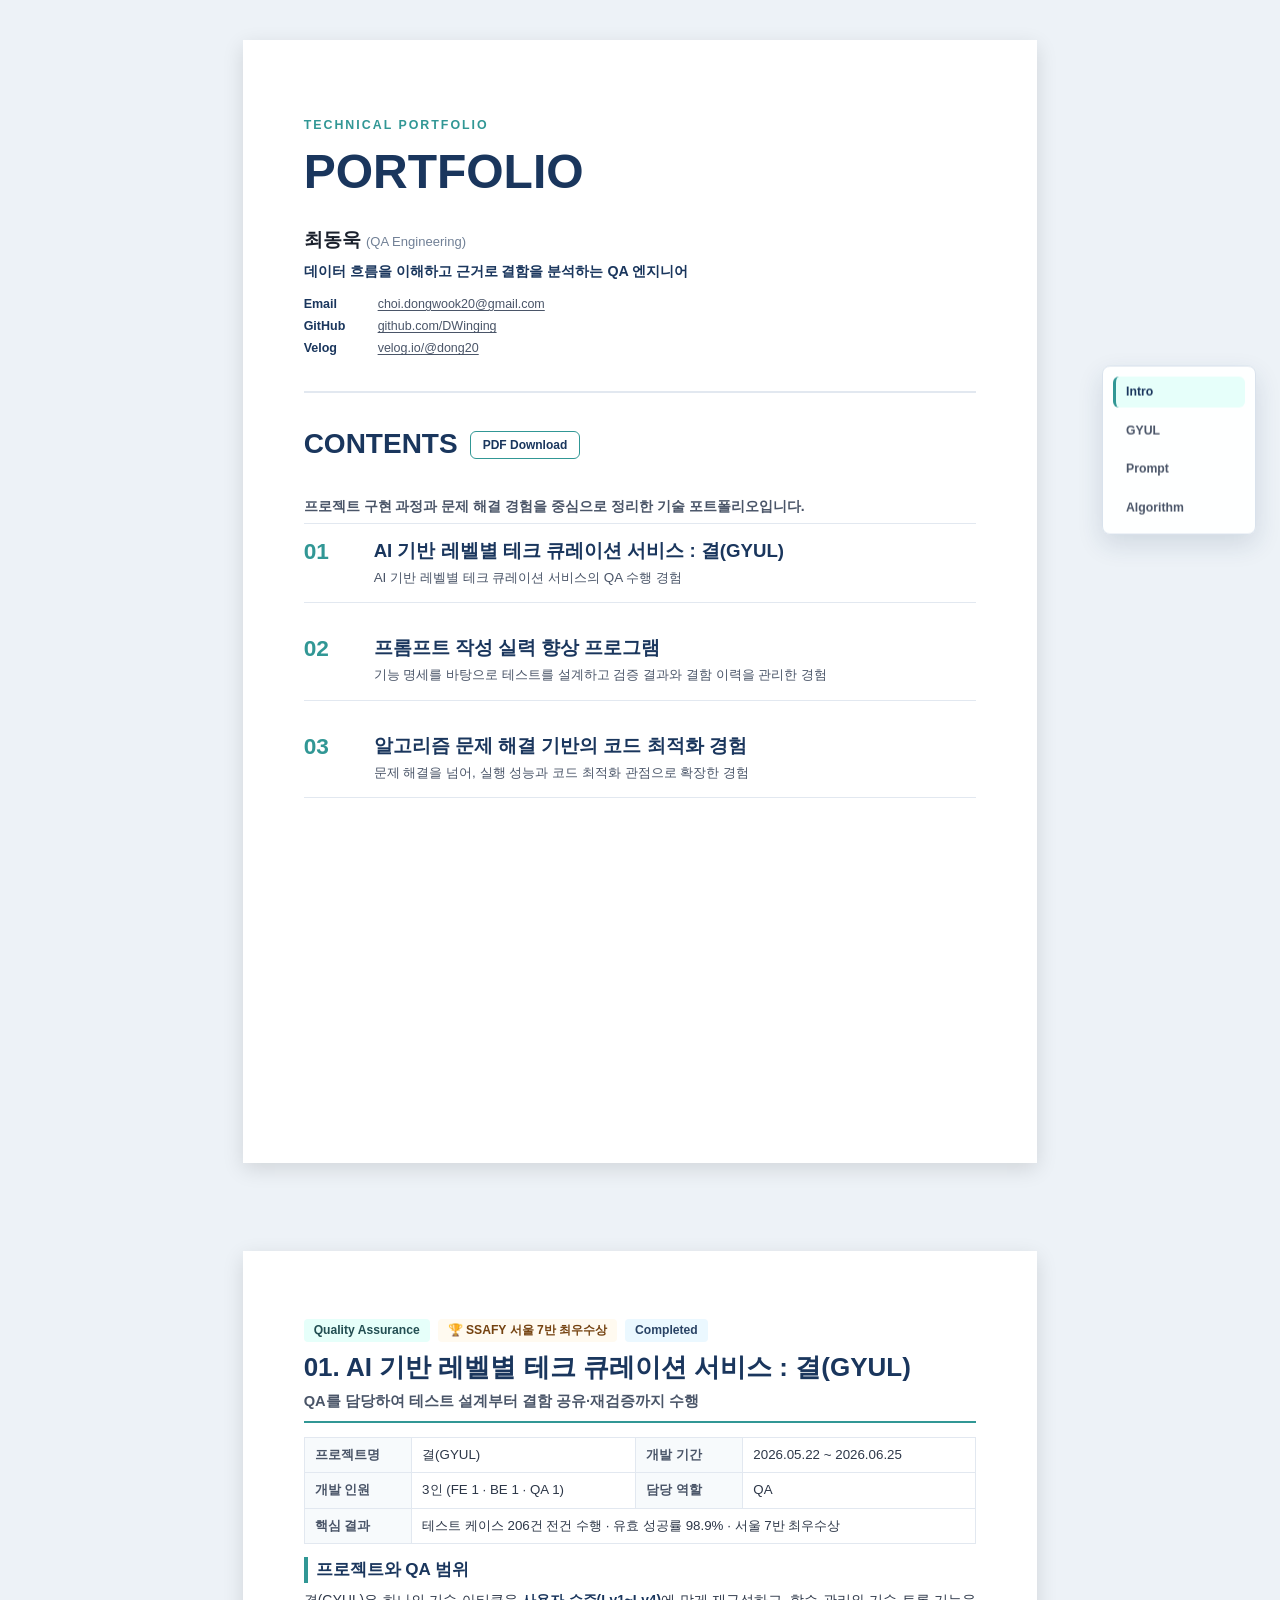
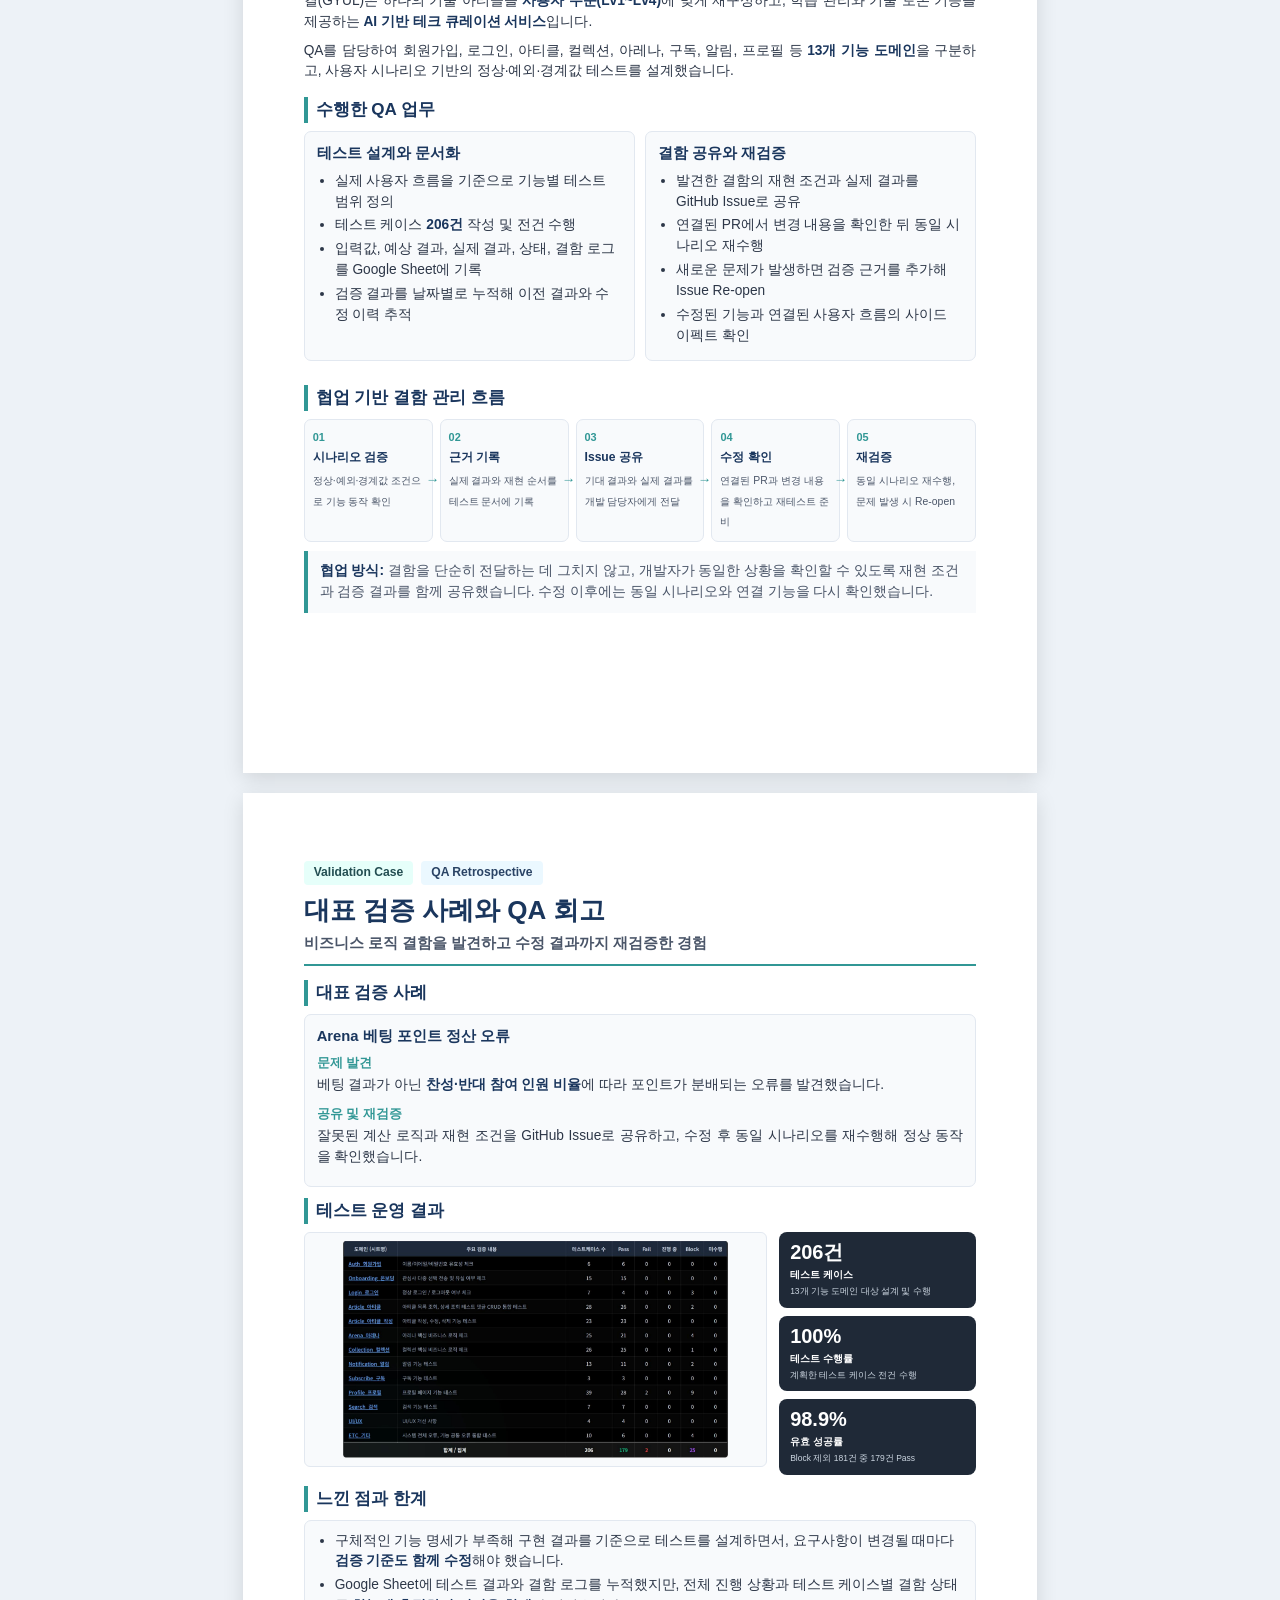
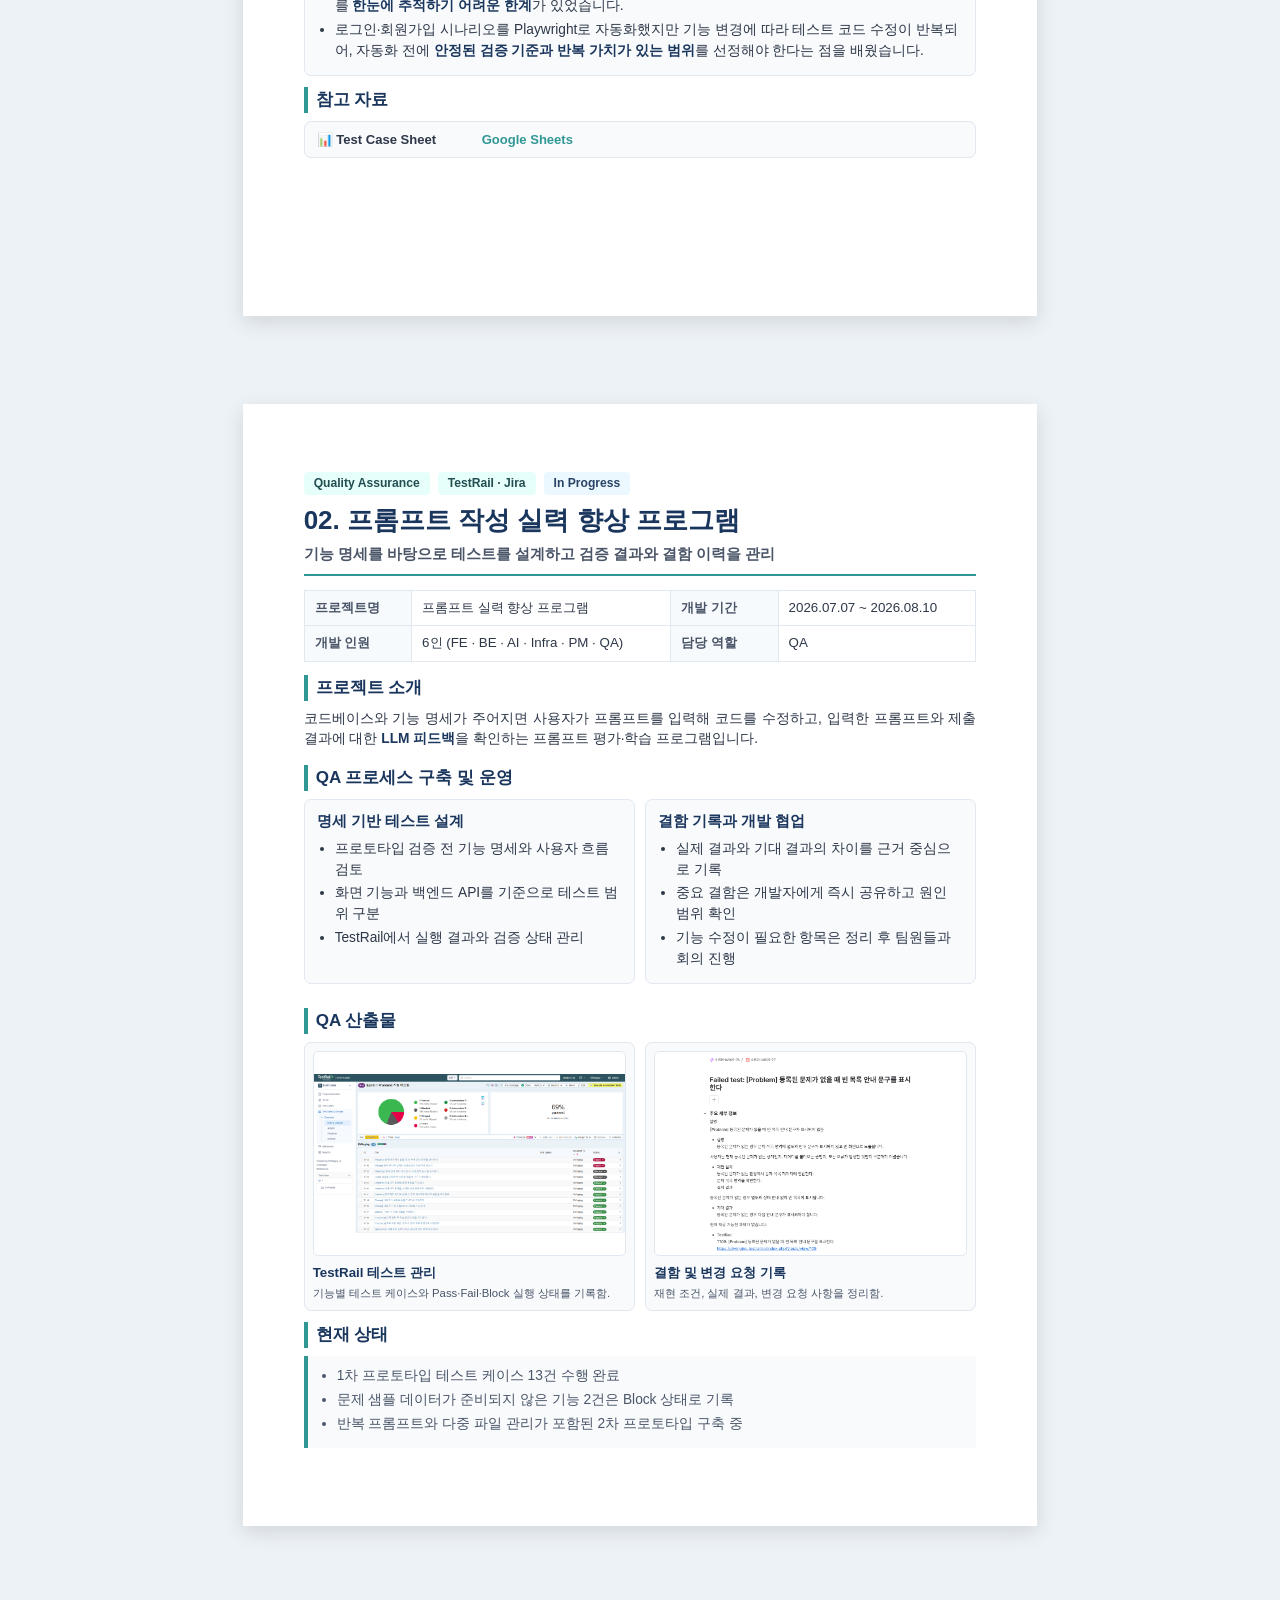
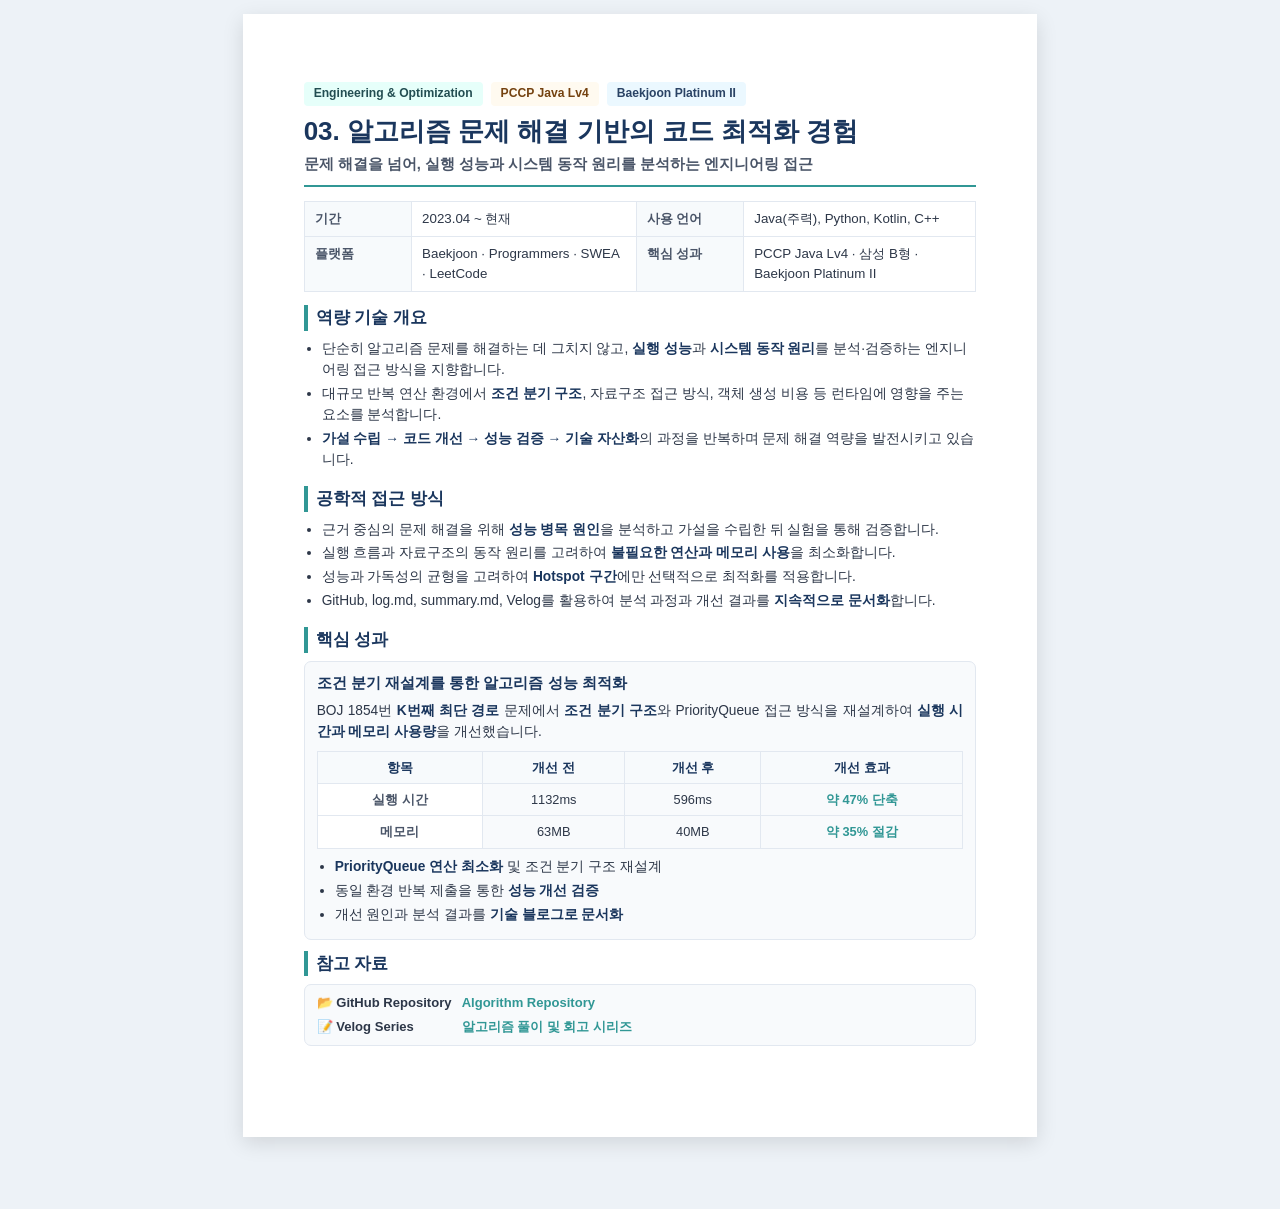
==== commit a600ed52: "fix : 내비게이션 오류 수정" ====
--- a/index.html
+++ b/index.html
@@ -8,10 +8,10 @@
 </head>
 <body>
   <nav class="side-navigation web-only" aria-label="프로젝트 바로가기">
-    <a class="side-navigation__link is-active" href="#intro" data-section="intro">Intro</a>
-    <a class="side-navigation__link" href="#gyul" data-section="gyul">GYUL</a>
-    <a class="side-navigation__link" href="#prompt" data-section="prompt">Prompt</a>
-    <a class="side-navigation__link" href="#algorithm" data-section="algorithm">Algorithm</a>
+    <a class="side-navigation__link is-active" href="#intro" target="_self" data-section="intro">Intro</a>
+    <a class="side-navigation__link" href="#gyul" target="_self" data-section="gyul">GYUL</a>
+    <a class="side-navigation__link" href="#prompt" target="_self" data-section="prompt">Prompt</a>
+    <a class="side-navigation__link" href="#algorithm" target="_self" data-section="algorithm">Algorithm</a>
   </nav>
 
   <main class="portfolio-shell">
@@ -102,7 +102,7 @@
 
             <div class="chapter-content">
               <h3>
-                GYUL
+                AI 기반 레벨별 테크 큐레이션 서비스 : 결(GYUL)
               </h3>
 
               <p>
@@ -169,7 +169,7 @@
       </h1>
 
       <p class="subtitle">
-        QA 전담으로 테스트 설계부터 결함 공유·재검증까지 수행
+        QA를 담당하여 테스트 설계부터 결함 공유·재검증까지 수행
       </p>
 
       <div class="header-line"></div>
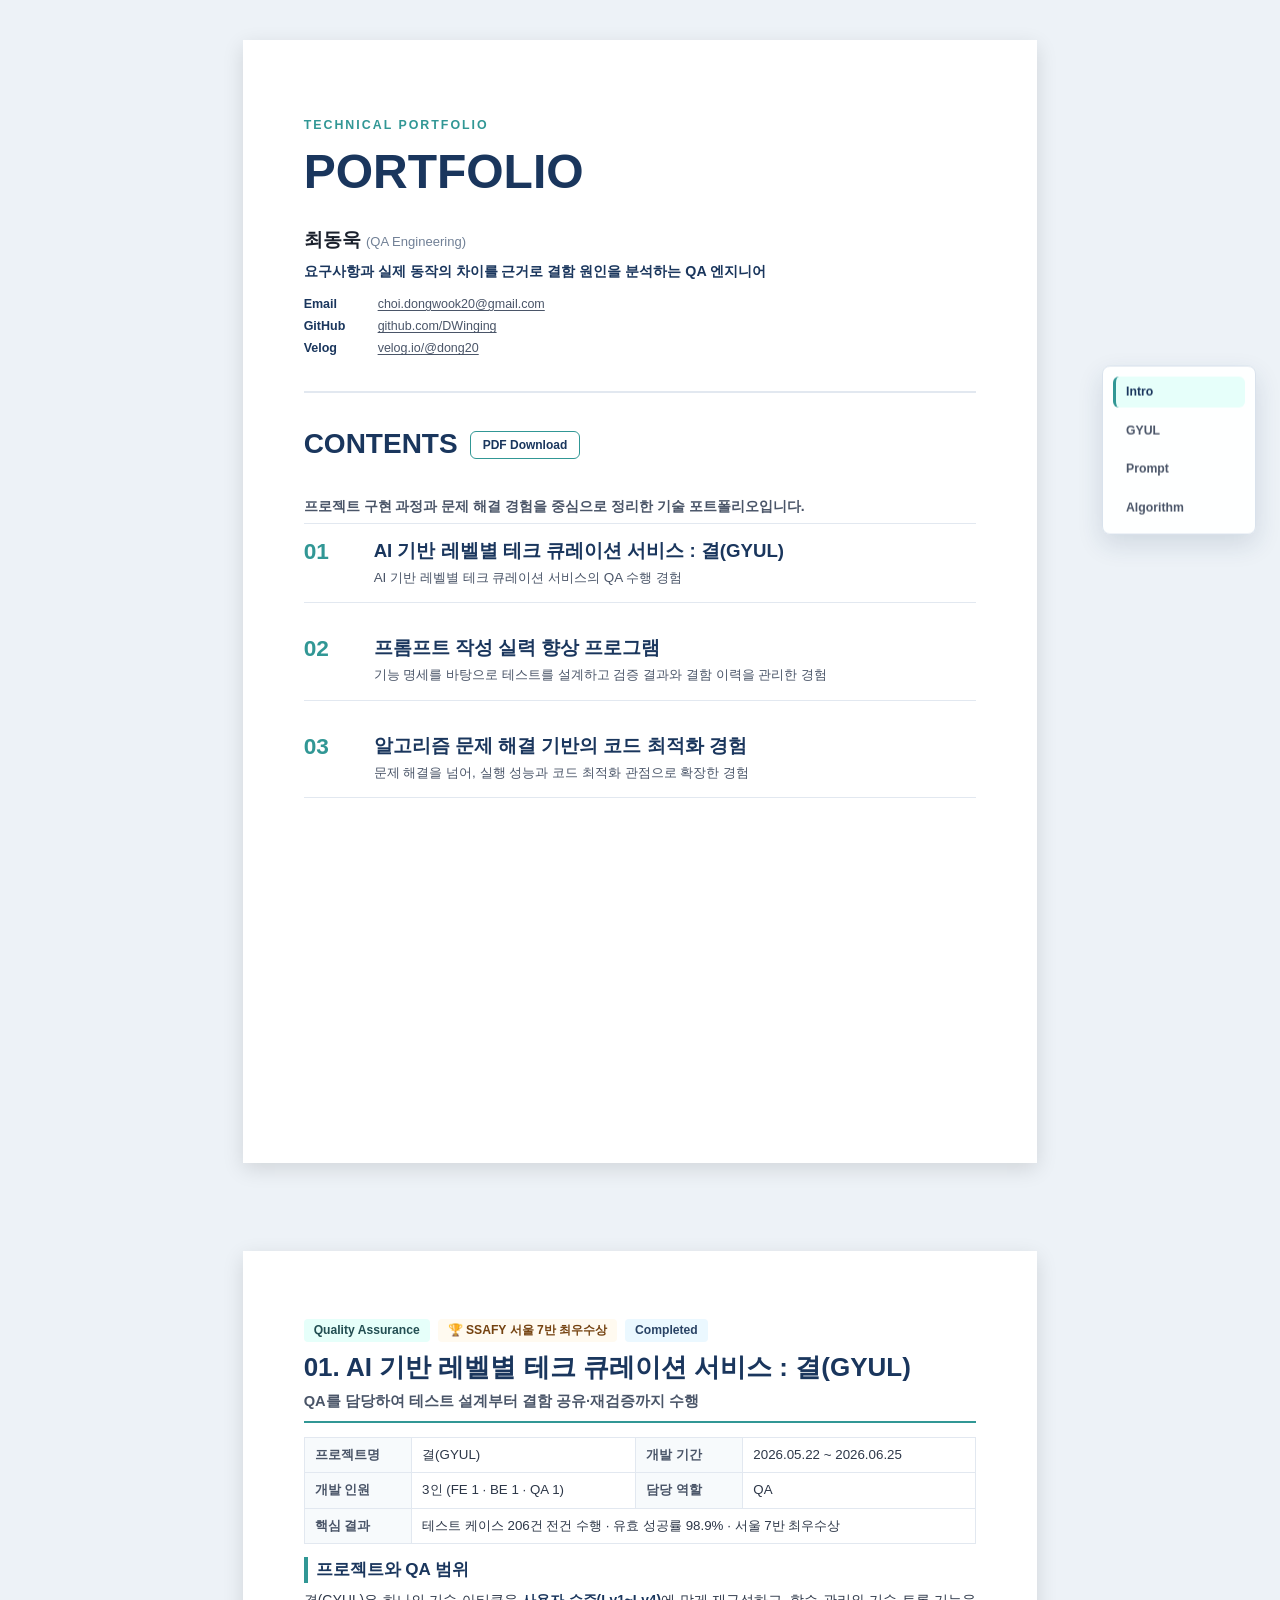
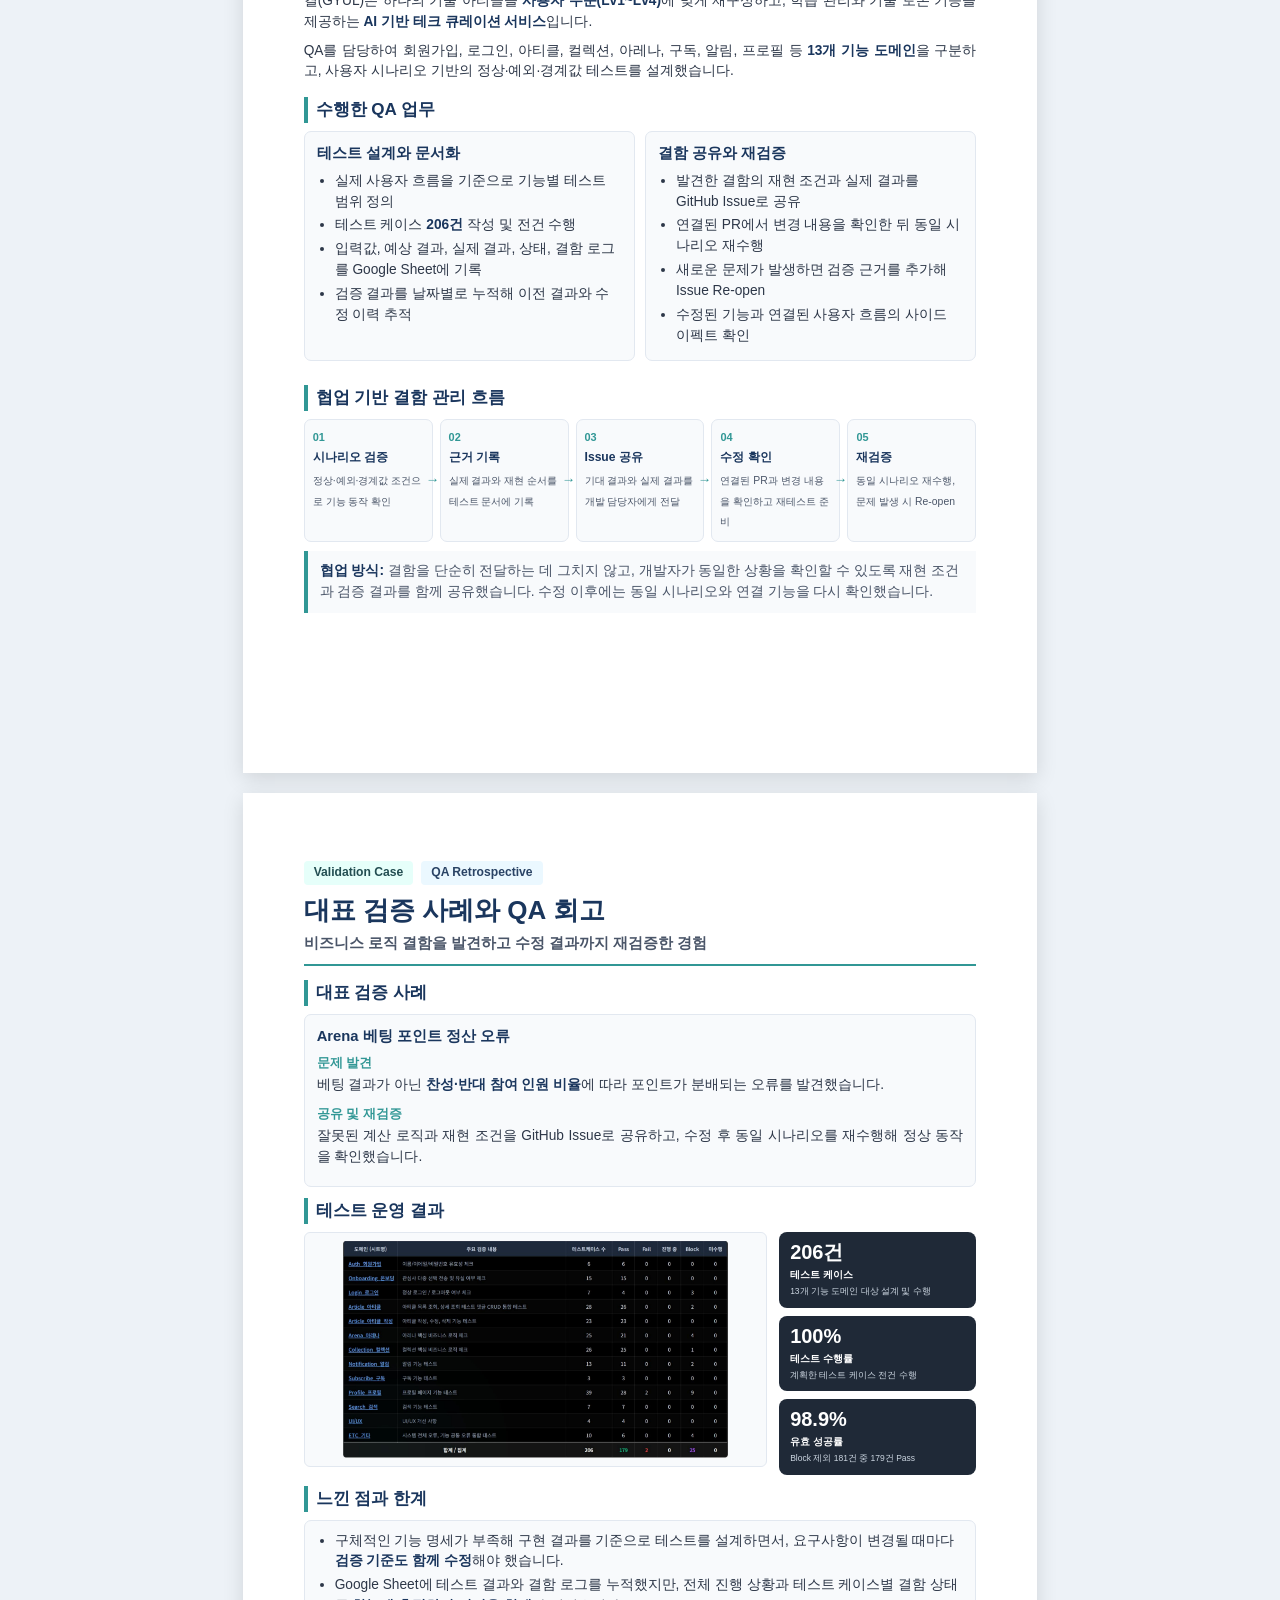
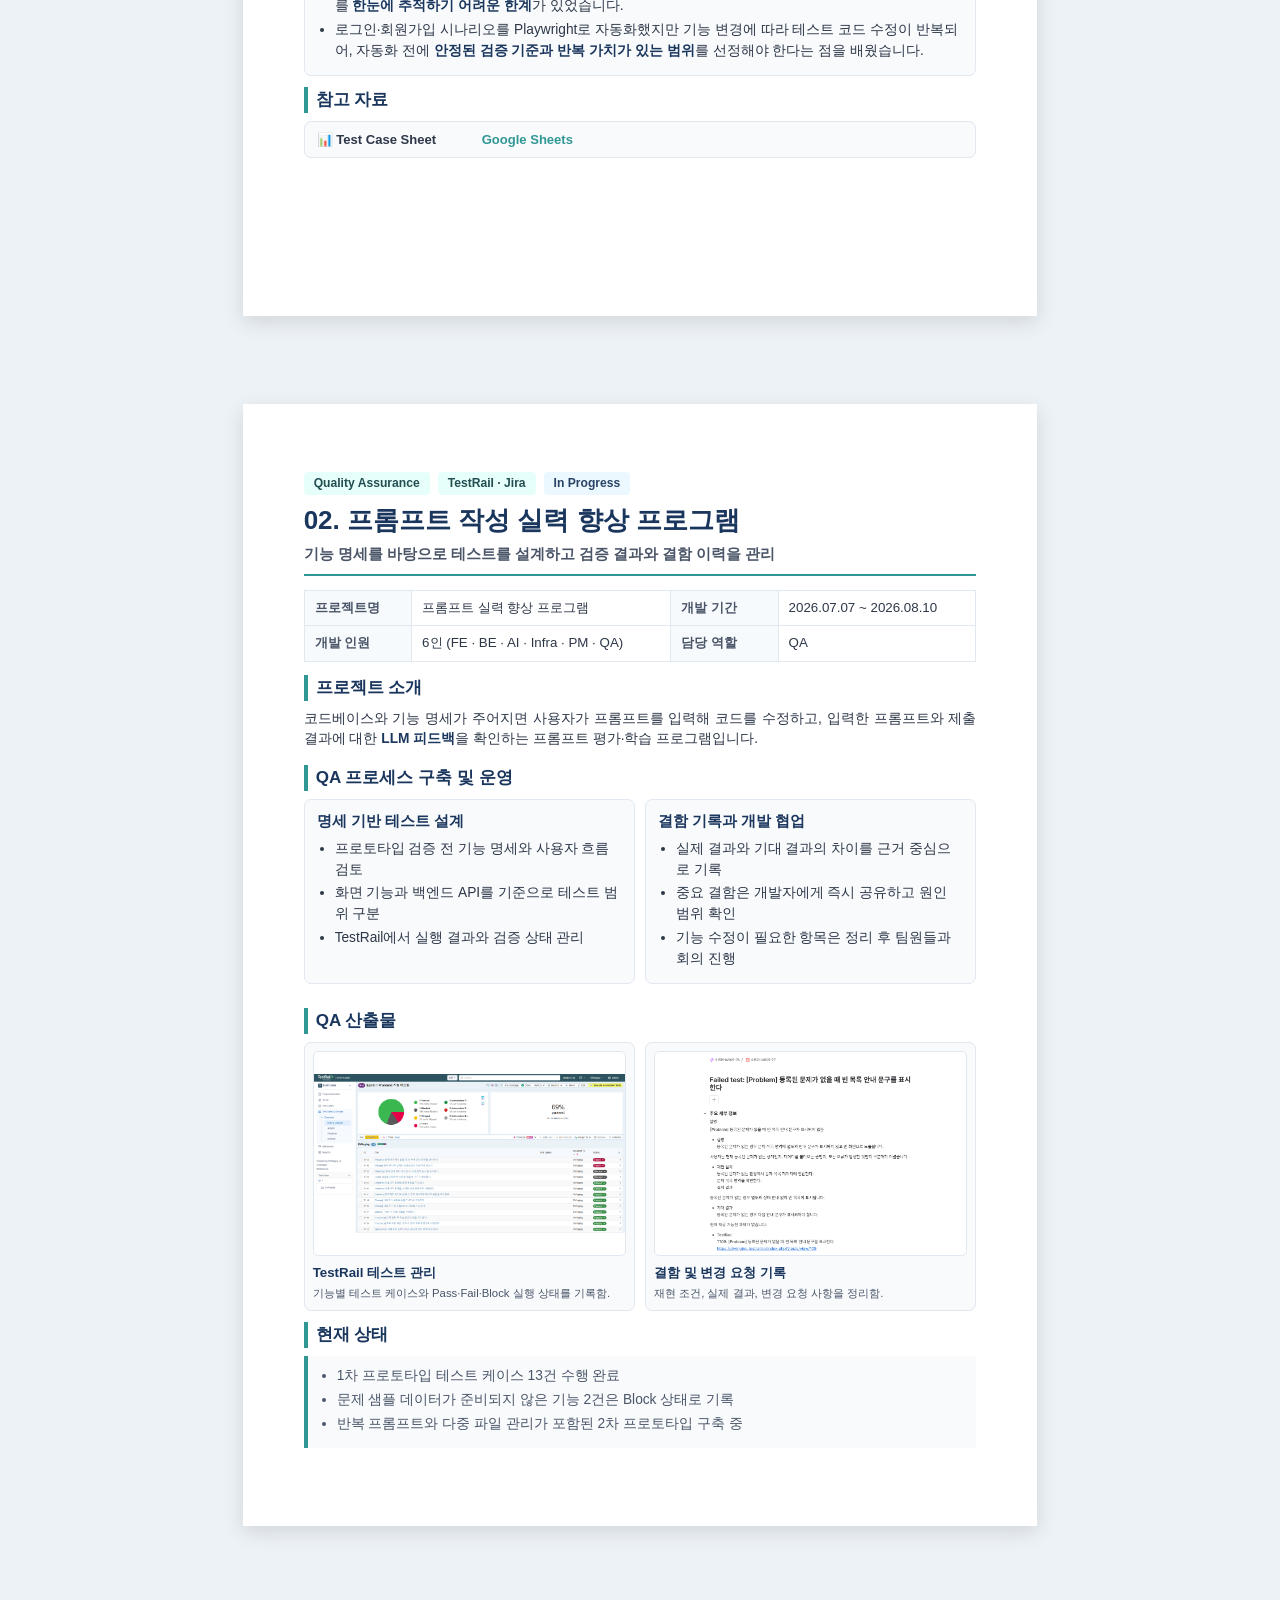
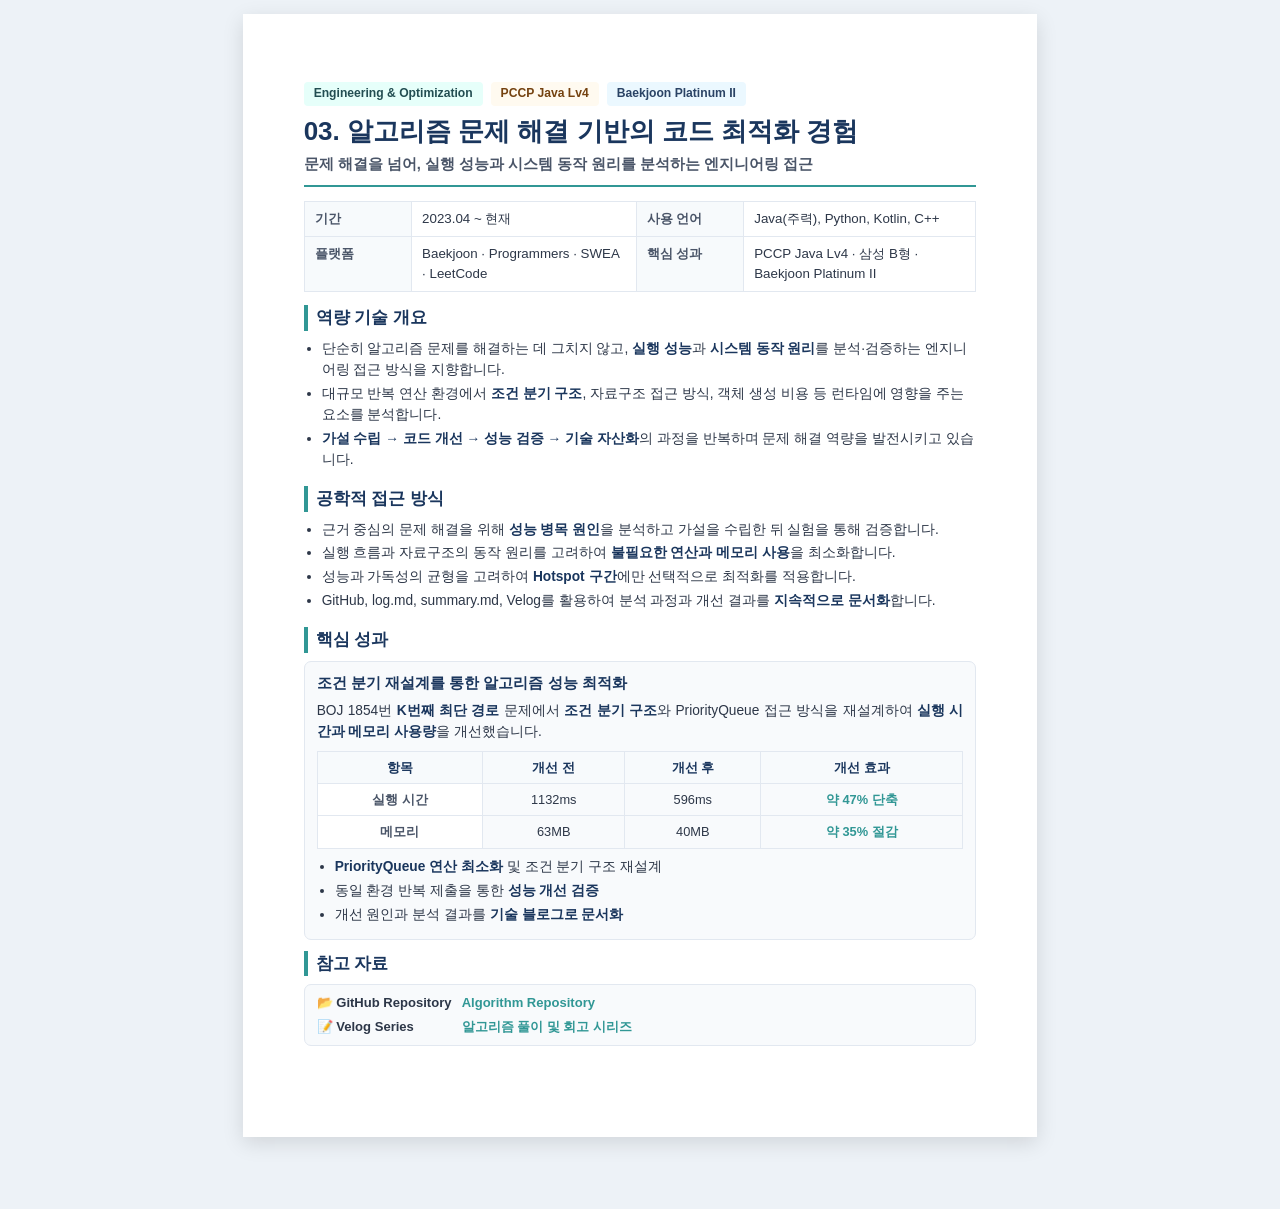
==== commit 3ac7f55e: "fix : 한줄 소개 수정" ====
--- a/index.html
+++ b/index.html
@@ -40,7 +40,7 @@
           </h2>
 
           <h3 class="profile-role">
-            데이터 흐름을 이해하고 근거로 결함을 분석하는 QA 엔지니어
+            요구사항과 실제 동작의 차이를 근거로 결함 원인을 분석하는 QA 엔지니어
           </h3>
 
           <div class="contact-list">
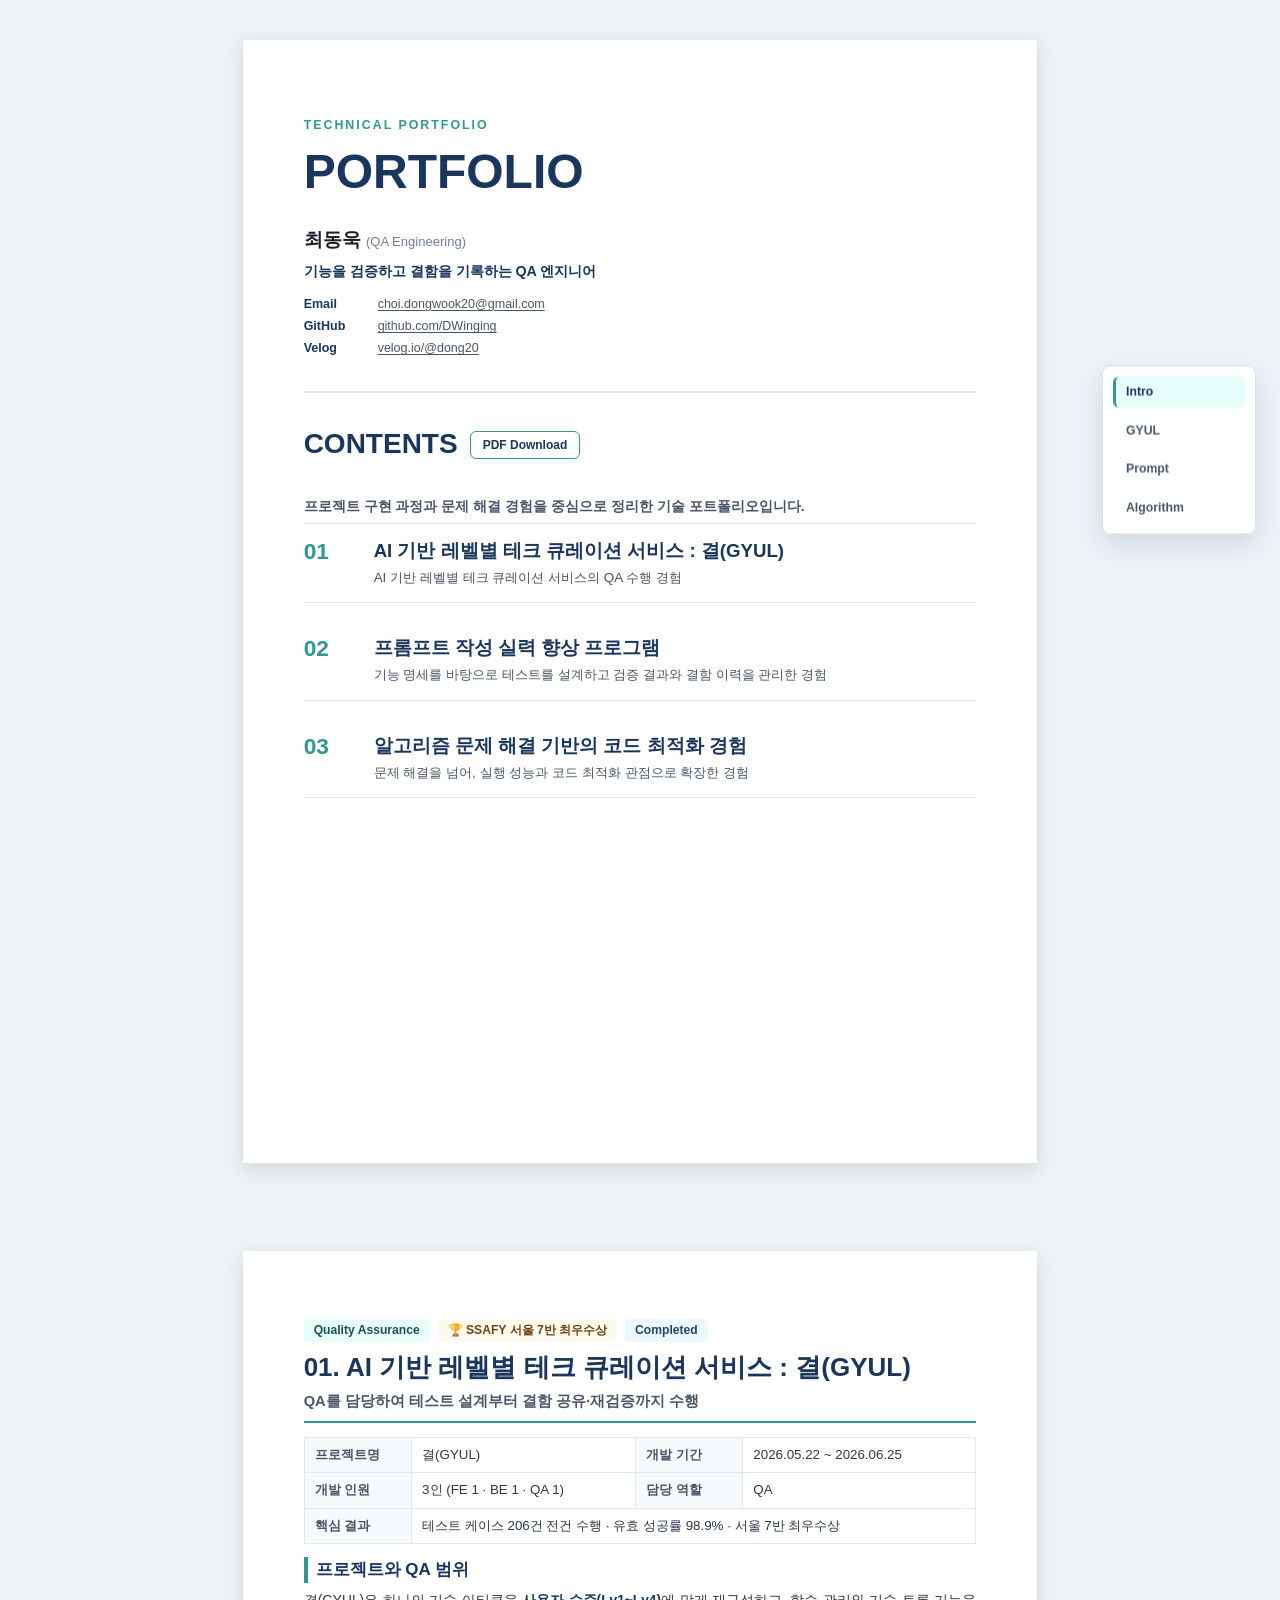
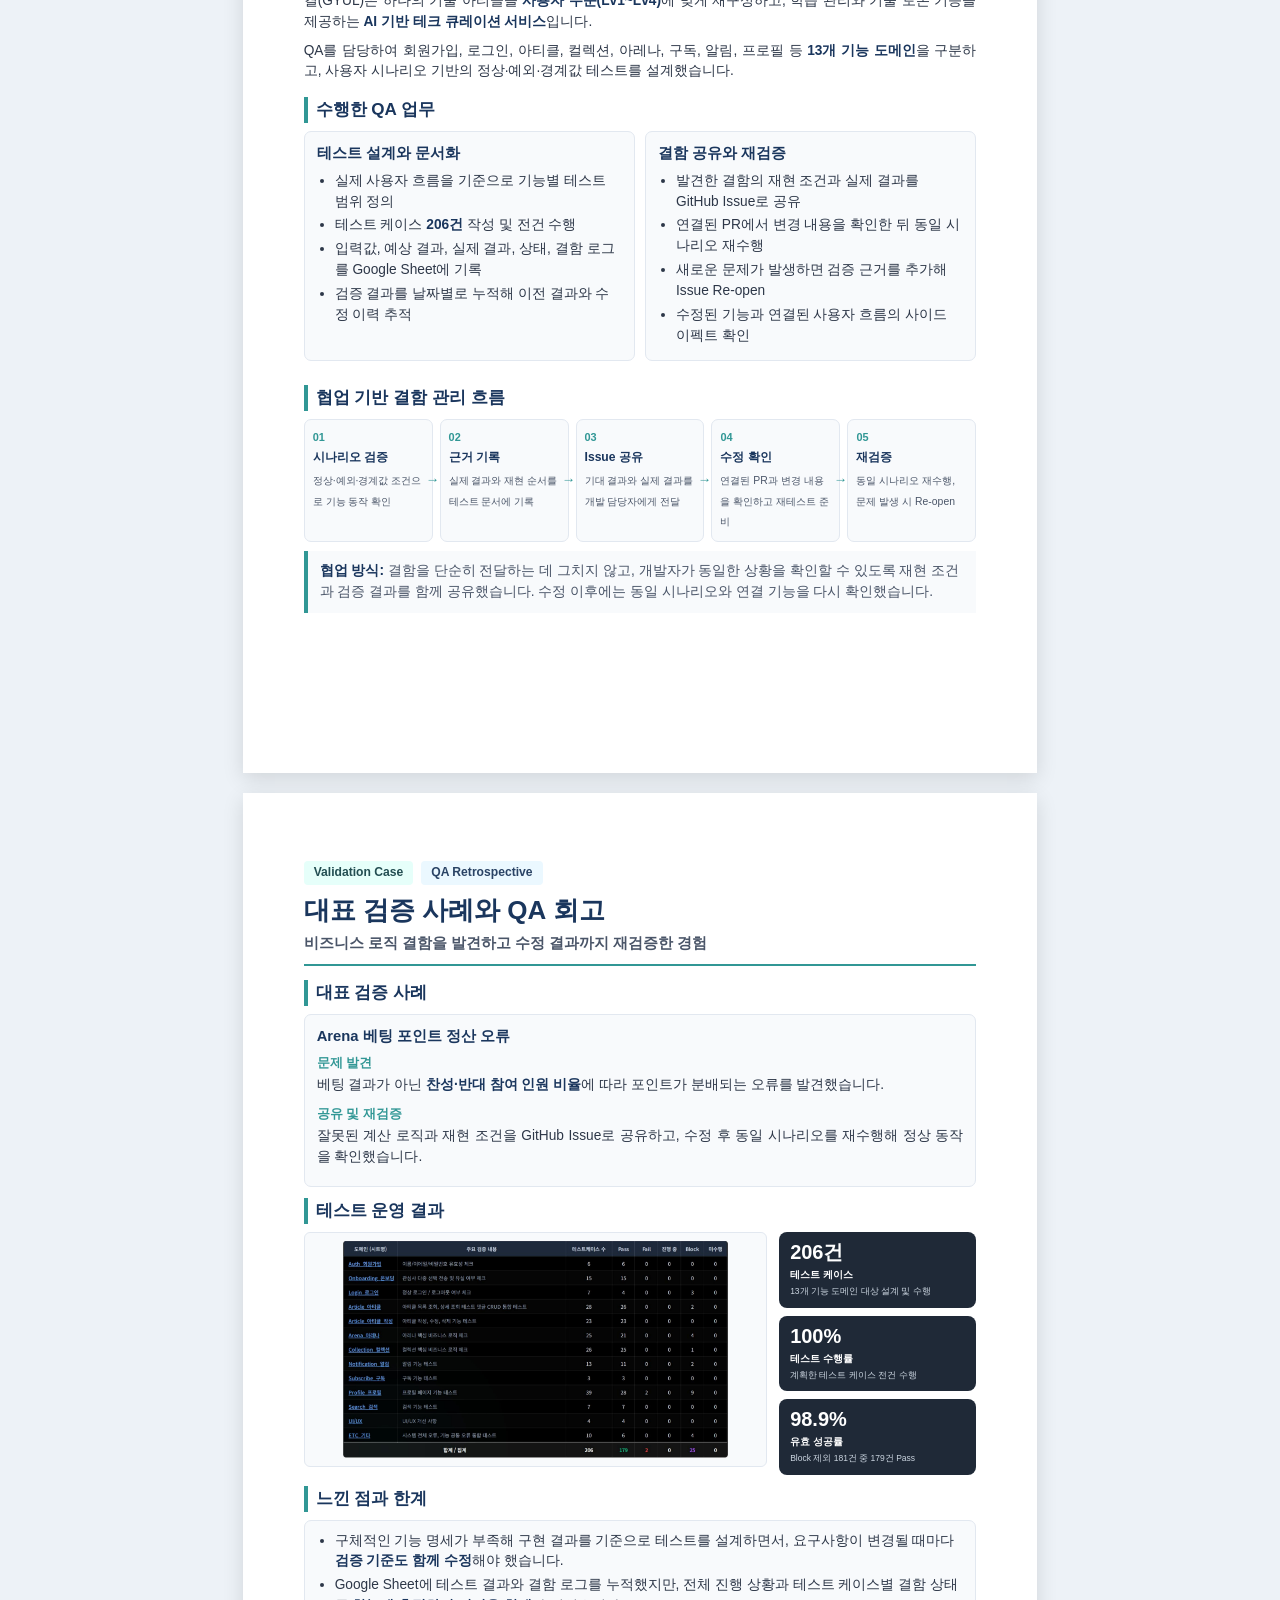
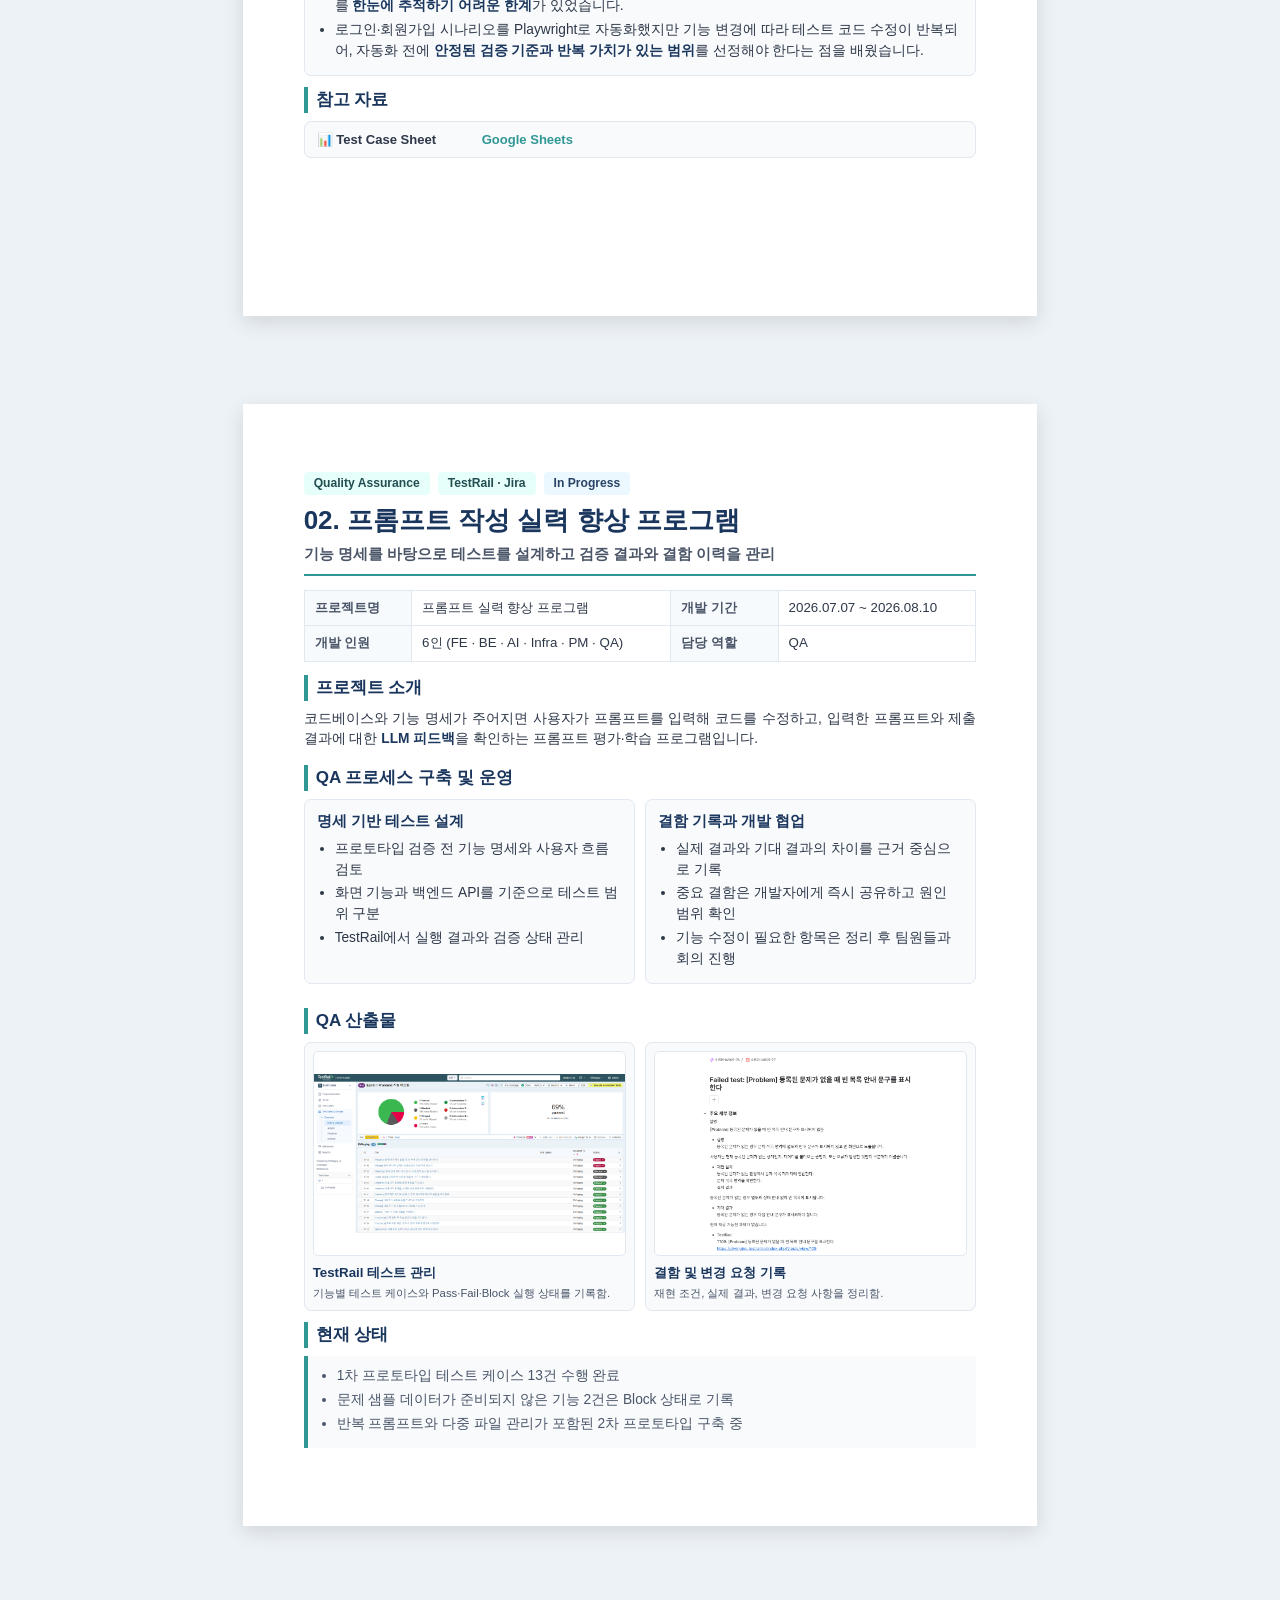
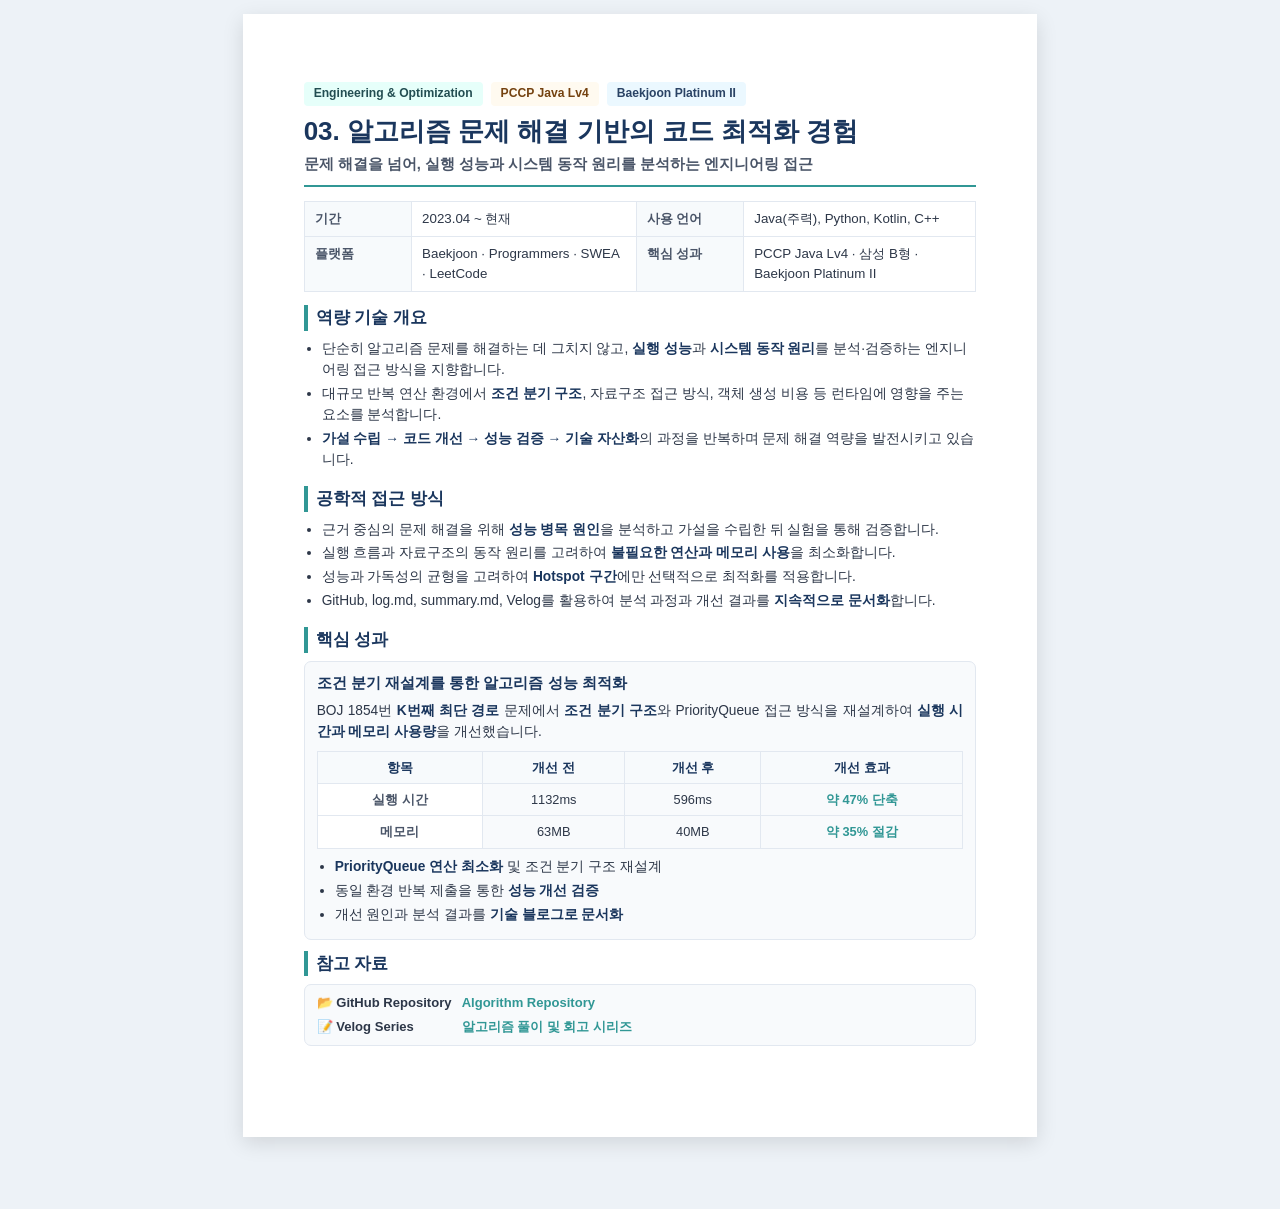
==== commit f0430ea1: "fix : 한줄 소개 수정" ====
--- a/index.html
+++ b/index.html
@@ -40,7 +40,7 @@
           </h2>
 
           <h3 class="profile-role">
-            요구사항과 실제 동작의 차이를 근거로 결함 원인을 분석하는 QA 엔지니어
+            기능을 검증하고 결함을 기록하는 QA 엔지니어
           </h3>
 
           <div class="contact-list">
